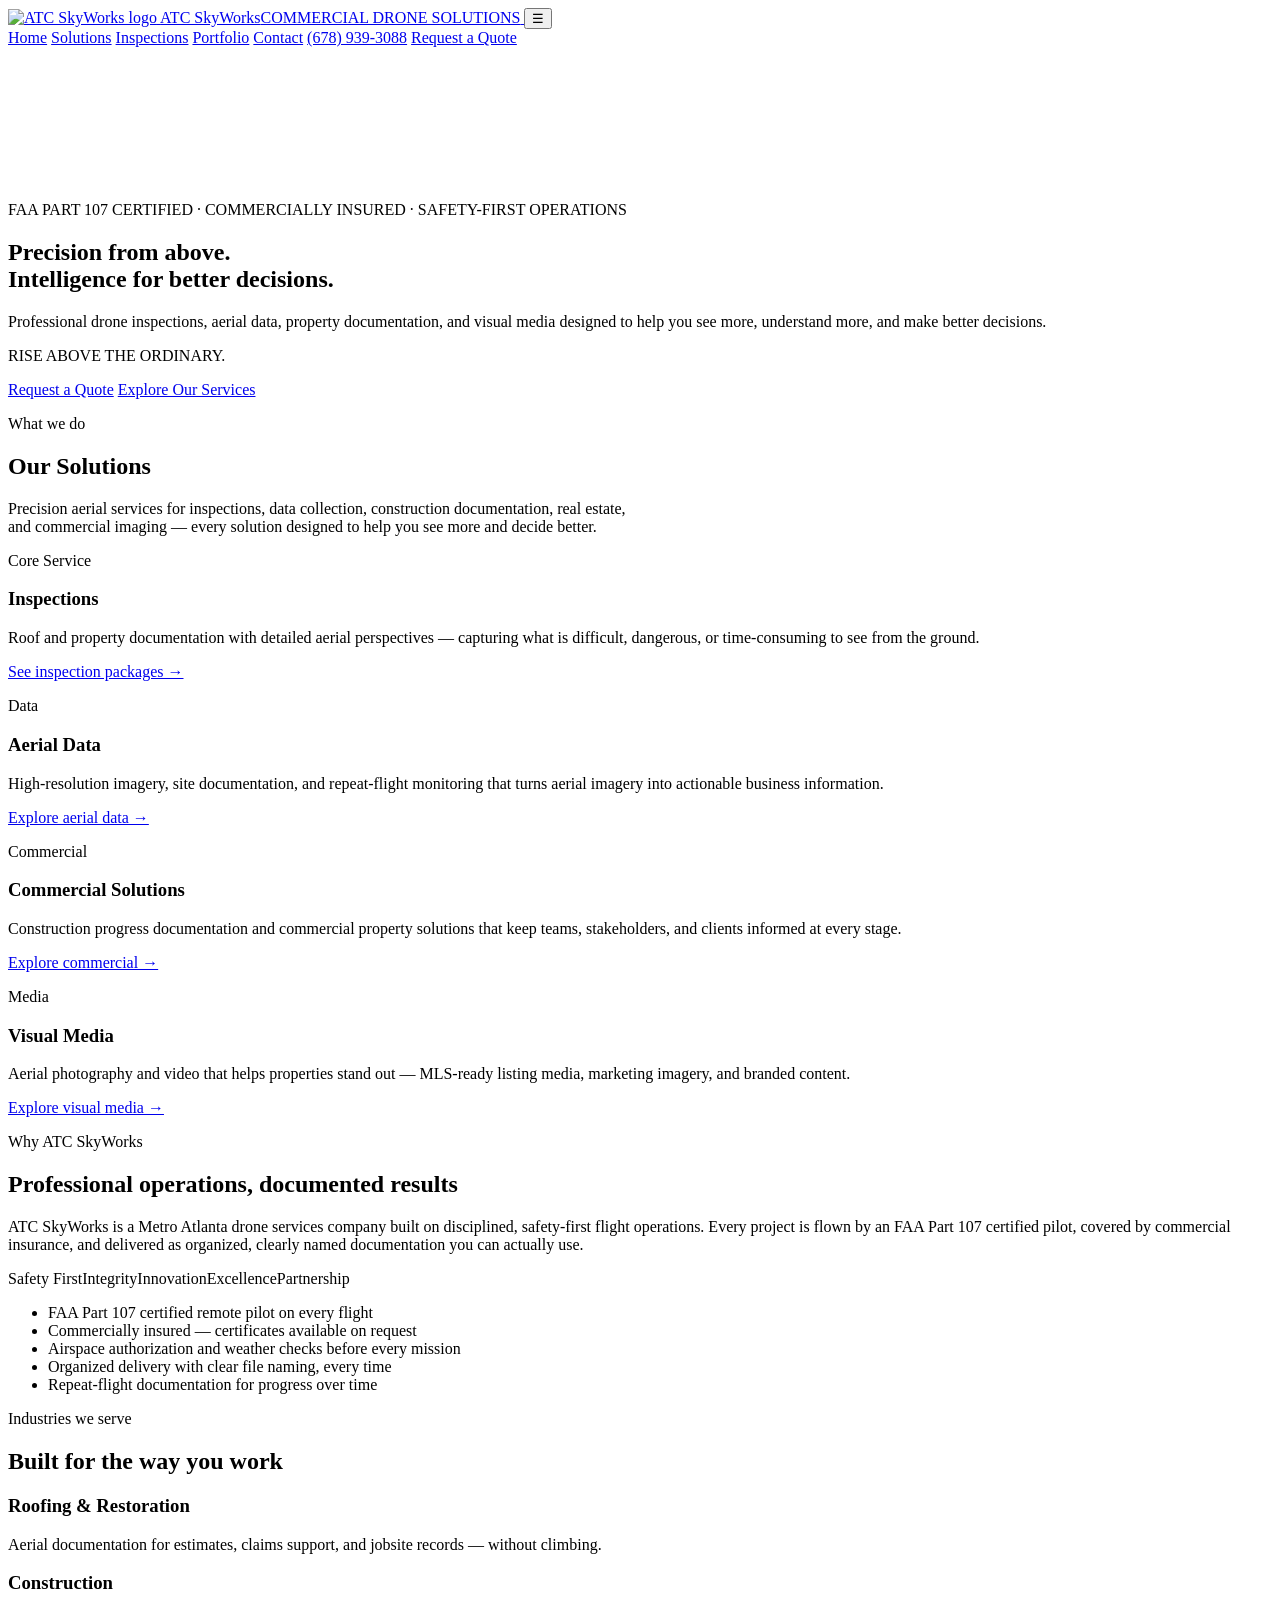
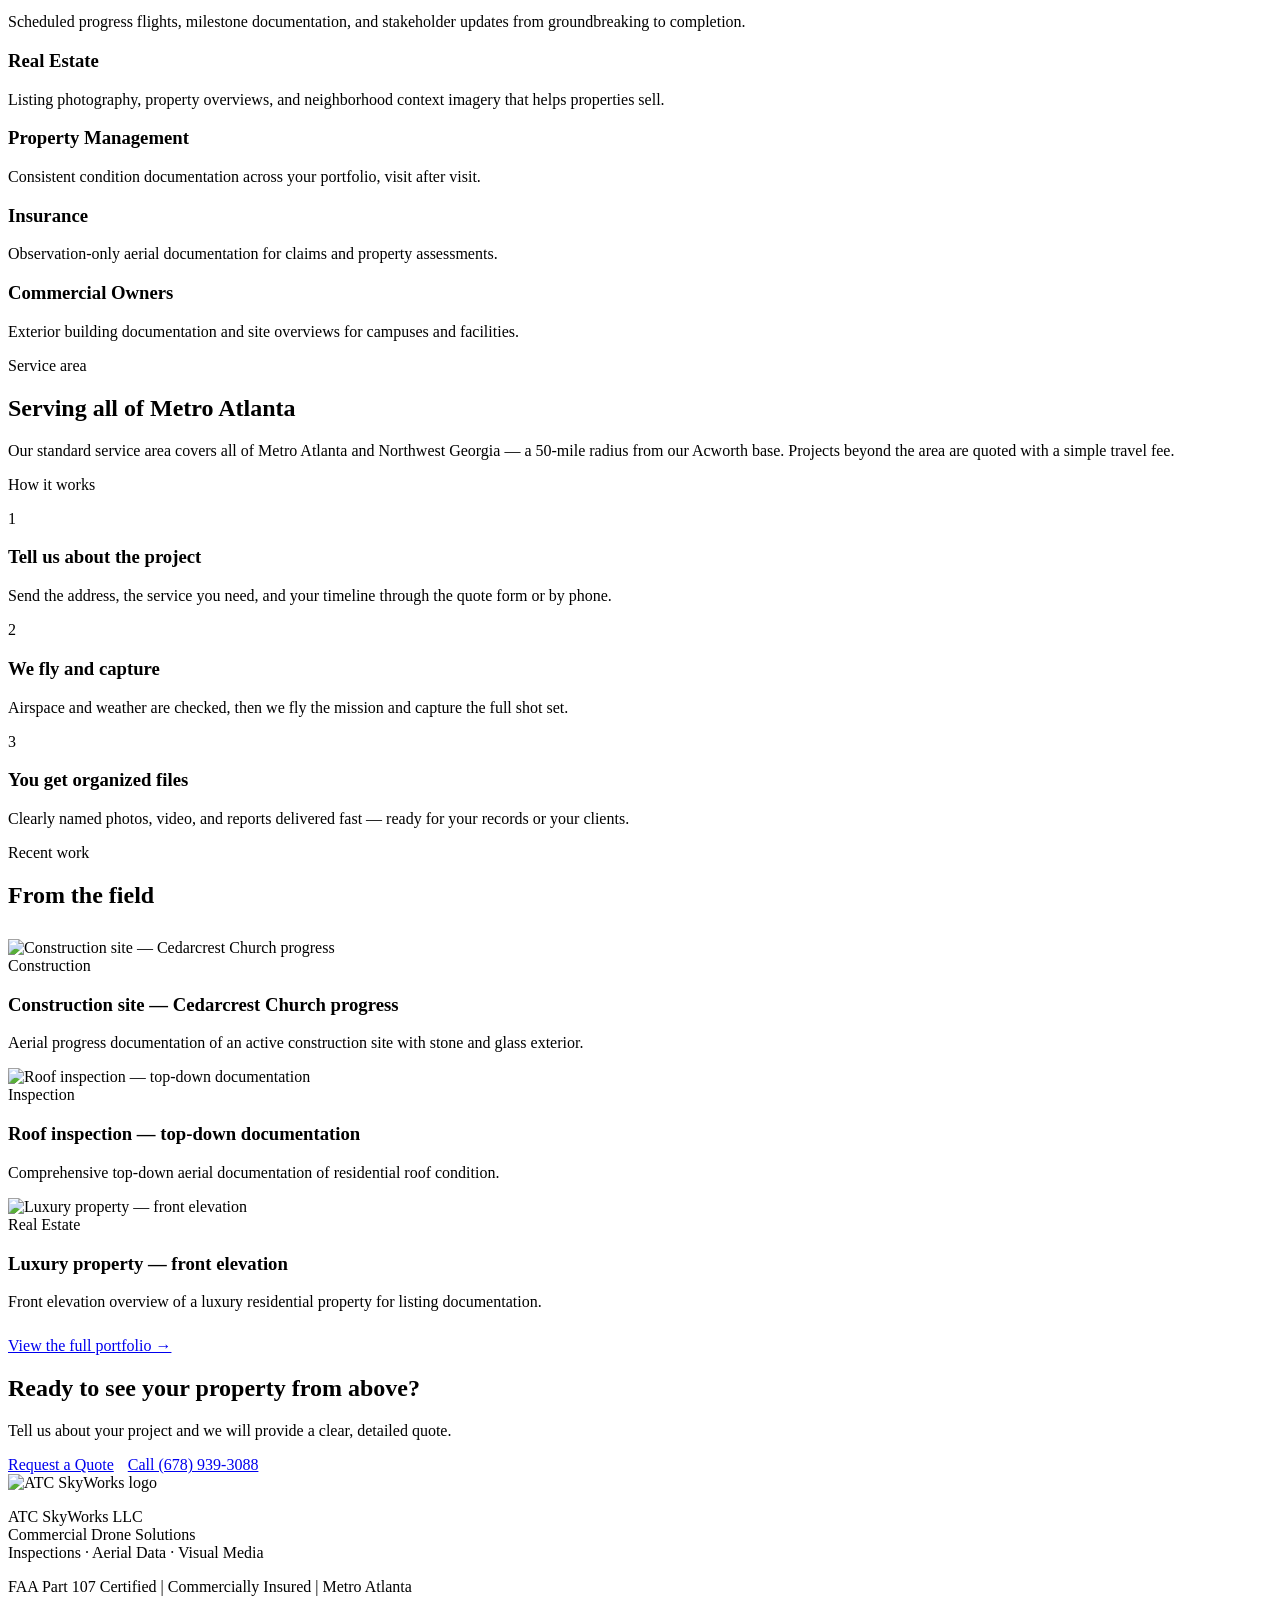
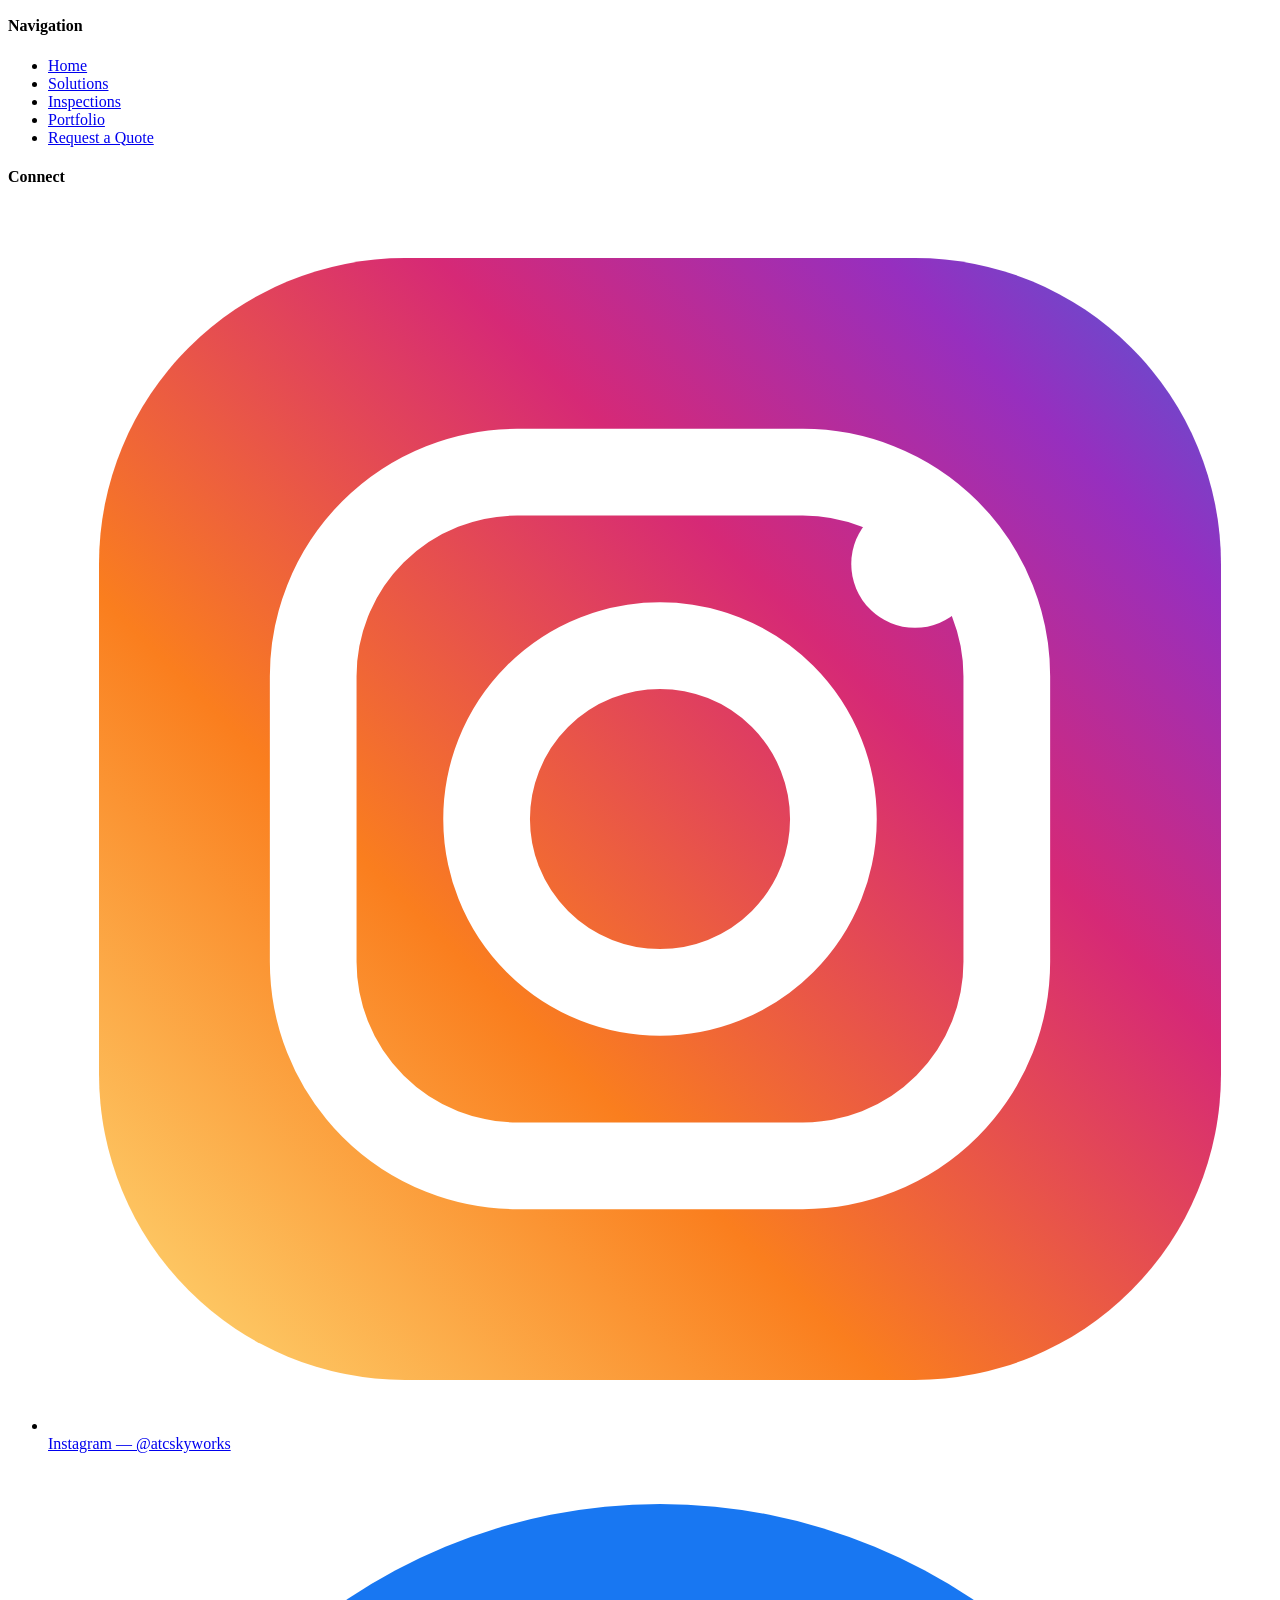
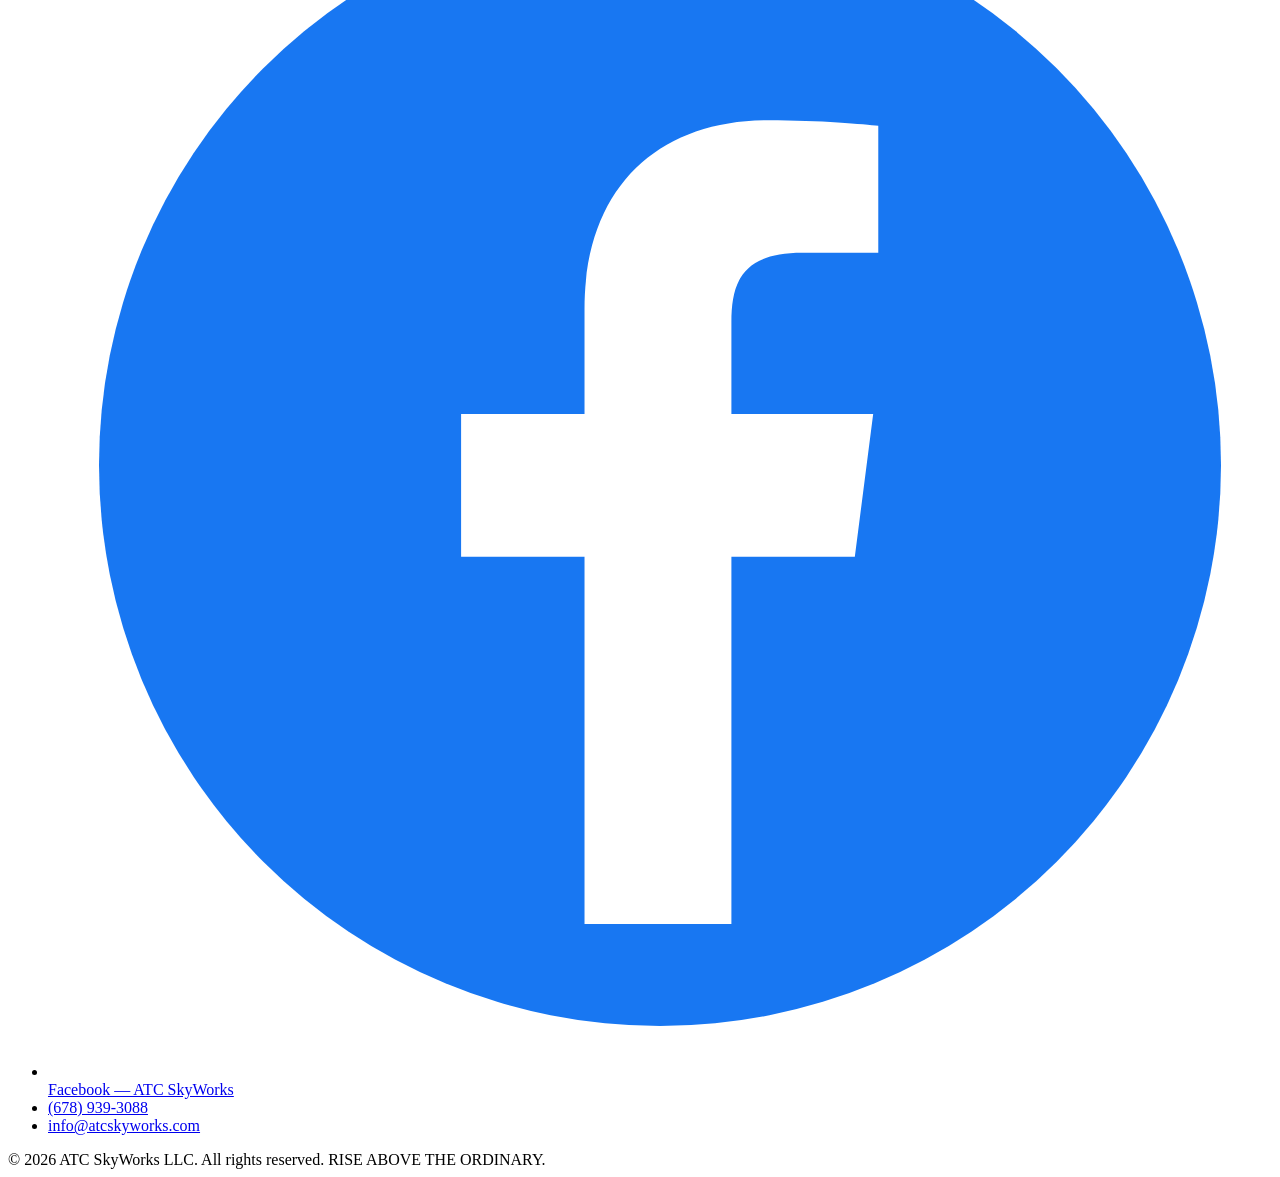
==== index.html @ b6ee2315 "Add files via upload" ====
<!DOCTYPE html>
<html lang="en">
<head>
<meta charset="UTF-8">
<meta name="viewport" content="width=device-width, initial-scale=1.0">
<title>ATC SkyWorks | Commercial Drone Solutions · Georgia</title>
<meta name="description" content="ATC SkyWorks LLC — professional drone inspections, aerial data, property documentation, and visual media across Metro Atlanta. FAA Part 107 certified and commercially insured.">
<link rel="icon" href="assets/logo/atc-logo.png">
<link rel="stylesheet" href="assets/css/styles.css">
</head>
<body>

<header class="site-header">
  <div class="wrap header-in">
    <a class="brand" href="index.html" aria-label="ATC SkyWorks home">
      <img src="assets/logo/atc-logo.png" alt="ATC SkyWorks logo">
      <span class="brand-name">ATC SkyWorks<span class="brand-sub">COMMERCIAL DRONE SOLUTIONS</span></span>
    </a>
    <button class="nav-toggle" aria-label="Open menu" aria-expanded="false">☰</button>
    <nav class="main-nav" aria-label="Main">
      <a href="index.html" aria-current="page">Home</a>
      <a href="services.html">Solutions</a>
      <a href="inspections.html">Inspections</a>
      <a href="portfolio.html">Portfolio</a>
      <a href="contact.html">Contact</a>
      <a class="header-phone" href="tel:+16789393088">(678) 939-3088</a>
      <a class="btn" href="contact.html">Request a Quote</a>
    </nav>
  </div>
</header>

<section class="hero">
  <!-- Stage 2: src is Myron's own flight footage (Cumming / Henry County Square). Poster = frame from the same clip. -->
  <video class="hero-video" autoplay muted loop playsinline poster="assets/img/hero-poster.jpg">
    <source src="assets/video/hero.mp4" type="video/mp4">
  </video>
  <div class="hero-shade"></div>
  <div class="wrap hero-in">
    <span class="badge"><span class="dot"></span>FAA PART 107 CERTIFIED · COMMERCIALLY INSURED · SAFETY-FIRST OPERATIONS</span>
    <h1>Precision from above.<br><span class="mask-word">Intelligence</span> for better decisions.</h1>
    <p class="lede">Professional drone inspections, aerial data, property documentation, and visual media designed to help you see more, understand more, and make better decisions.</p>
    <p class="tagline">RISE ABOVE THE ORDINARY.</p>
    <div class="hero-cta">
      <a class="btn" href="contact.html">Request a Quote</a>
      <a class="btn ghost" href="services.html">Explore Our Services</a>
    </div>
  </div>
</section>

<section class="section">
  <div class="wrap">
    <p class="eyebrow">What we do</p>
    <h2>Our Solutions</h2>
    <p class="muted" style="max-width:640px">Precision aerial services for inspections, data collection, construction documentation, real estate, and commercial imaging — every solution designed to help you see more and decide better.</p>
    <div class="cards">
      <article class="card">
        <p class="kicker">Core Service</p>
        <h3>Inspections</h3>
        <p>Roof and property documentation with detailed aerial perspectives — capturing what is difficult, dangerous, or time-consuming to see from the ground.</p>
        <p style="margin-top:14px"><a href="inspections.html">See inspection packages →</a></p>
      </article>
      <article class="card">
        <p class="kicker">Data</p>
        <h3>Aerial Data</h3>
        <p>High-resolution imagery, site documentation, and repeat-flight monitoring that turns aerial imagery into actionable business information.</p>
        <p style="margin-top:14px"><a href="services.html#aerial-data">Explore aerial data →</a></p>
      </article>
      <article class="card">
        <p class="kicker">Commercial</p>
        <h3>Commercial Solutions</h3>
        <p>Construction progress documentation and commercial property solutions that keep teams, stakeholders, and clients informed at every stage.</p>
        <p style="margin-top:14px"><a href="services.html#construction">Explore commercial →</a></p>
      </article>
      <article class="card">
        <p class="kicker">Media</p>
        <h3>Visual Media</h3>
        <p>Aerial photography and video that helps properties stand out — MLS-ready listing media, marketing imagery, and branded content.</p>
        <p style="margin-top:14px"><a href="services.html#visual-media">Explore visual media →</a></p>
      </article>
    </div>
  </div>
</section>

<section class="section alt">
  <div class="wrap split">
    <div>
      <p class="eyebrow">Why ATC SkyWorks</p>
      <h2>Professional operations, documented results</h2>
      <p class="muted">ATC SkyWorks is a Metro Atlanta drone services company built on disciplined, safety-first flight operations. Every project is flown by an FAA Part 107 certified pilot, covered by commercial insurance, and delivered as organized, clearly named documentation you can actually use.</p>
      <div class="values">
        <span>Safety First</span><span>Integrity</span><span>Innovation</span><span>Excellence</span><span>Partnership</span>
      </div>
    </div>
    <div>
      <ul class="checklist">
        <li>FAA Part 107 certified remote pilot on every flight</li>
        <li>Commercially insured — certificates available on request</li>
        <li>Airspace authorization and weather checks before every mission</li>
        <li>Organized delivery with clear file naming, every time</li>
        <li>Repeat-flight documentation for progress over time</li>
      </ul>
    </div>
  </div>
</section>

<section class="section">
  <div class="wrap">
    <p class="eyebrow">Industries we serve</p>
    <h2>Built for the way you work</h2>
    <div class="cards">
      <article class="card"><h3>Roofing &amp; Restoration</h3><p>Aerial documentation for estimates, claims support, and jobsite records — without climbing.</p></article>
      <article class="card"><h3>Construction</h3><p>Scheduled progress flights, milestone documentation, and stakeholder updates from groundbreaking to completion.</p></article>
      <article class="card"><h3>Real Estate</h3><p>Listing photography, property overviews, and neighborhood context imagery that helps properties sell.</p></article>
      <article class="card"><h3>Property Management</h3><p>Consistent condition documentation across your portfolio, visit after visit.</p></article>
      <article class="card"><h3>Insurance</h3><p>Observation-only aerial documentation for claims and property assessments.</p></article>
      <article class="card"><h3>Commercial Owners</h3><p>Exterior building documentation and site overviews for campuses and facilities.</p></article>
    </div>
  </div>
</section>

<section class="section alt">
  <div class="wrap split">
    <div>
      <p class="eyebrow">Service area</p>
      <h2>Serving all of Metro Atlanta</h2>
      <p class="muted">Our standard service area covers all of Metro Atlanta and Northwest Georgia — a 50-mile radius from our Acworth base. Projects beyond the area are quoted with a simple travel fee.</p>
    </div>
    <div>
      <p class="eyebrow">How it works</p>
      <div class="steps" style="margin-top:0">
        <div class="step"><div class="num">1</div><h3>Tell us about the project</h3><p class="muted">Send the address, the service you need, and your timeline through the quote form or by phone.</p></div>
        <div class="step"><div class="num">2</div><h3>We fly and capture</h3><p class="muted">Airspace and weather are checked, then we fly the mission and capture the full shot set.</p></div>
        <div class="step"><div class="num">3</div><h3>You get organized files</h3><p class="muted">Clearly named photos, video, and reports delivered fast — ready for your records or your clients.</p></div>
      </div>
    </div>
  </div>
</section>

<section class="section">
  <div class="wrap">
    <p class="eyebrow">Recent work</p>
    <h2>From the field</h2>
    <div class="pf-grid" style="margin-top:30px">
      <article class="pf-item">
        <div class="pf-media"><img class="photo" src="assets/img/portfolio-05.jpg" alt="Construction site — Cedarcrest Church progress" loading="lazy"></div>
        <div class="pf-body"><span class="cat">Construction</span><h3>Construction site — Cedarcrest Church progress</h3><p>Aerial progress documentation of an active construction site with stone and glass exterior.</p></div>
      </article>
      <article class="pf-item">
        <div class="pf-media"><img class="photo" src="assets/img/portfolio-01.jpg" alt="Roof inspection — top-down documentation" loading="lazy"></div>
        <div class="pf-body"><span class="cat">Inspection</span><h3>Roof inspection — top-down documentation</h3><p>Comprehensive top-down aerial documentation of residential roof condition.</p></div>
      </article>
      <article class="pf-item">
        <div class="pf-media"><img class="photo" src="assets/img/portfolio-07.jpg" alt="Luxury property — front elevation" loading="lazy"></div>
        <div class="pf-body"><span class="cat">Real Estate</span><h3>Luxury property — front elevation</h3><p>Front elevation overview of a luxury residential property for listing documentation.</p></div>
      </article>
    </div>
    <p style="margin-top:26px"><a href="portfolio.html">View the full portfolio →</a></p>
  </div>
</section>

<section class="cta-band">
  <div class="wrap">
    <h2>Ready to see your property from above?</h2>
    <p>Tell us about your project and we will provide a clear, detailed quote.</p>
    <a class="btn" href="contact.html">Request a Quote</a>
    <a class="btn ghost" href="tel:+16789393088" style="margin-left:10px">Call (678) 939-3088</a>
  </div>
</section>

<footer class="site-footer">
  <div class="wrap">
    <div class="footer-grid">
      <div>
        <img src="assets/logo/atc-logo.png" alt="ATC SkyWorks logo">
        <p class="muted" style="max-width:340px">ATC SkyWorks LLC<br>Commercial Drone Solutions<br>Inspections · Aerial Data · Visual Media</p>
        <p class="muted">FAA Part 107 Certified | Commercially Insured | Metro Atlanta</p>
      </div>
      <div>
        <h4>Navigation</h4>
        <ul>
          <li><a href="index.html">Home</a></li>
          <li><a href="services.html">Solutions</a></li>
          <li><a href="inspections.html">Inspections</a></li>
          <li><a href="portfolio.html">Portfolio</a></li>
          <li><a href="contact.html">Request a Quote</a></li>
        </ul>
      </div>
      <div>
        <h4>Connect</h4>
        <ul>
          <li><a class="social-link" href="https://www.instagram.com/atcskyworks" target="_blank" rel="noopener" aria-label="ATC SkyWorks on Instagram"><svg class="social-icon" viewBox="0 0 24 24" aria-hidden="true" focusable="false"><defs><linearGradient id="ig-grad" x1="0%" y1="100%" x2="100%" y2="0%"><stop offset="0%" stop-color="#FEDA75"/><stop offset="35%" stop-color="#FA7E1E"/><stop offset="65%" stop-color="#D62976"/><stop offset="85%" stop-color="#962FBF"/><stop offset="100%" stop-color="#4F5BD5"/></linearGradient></defs><rect x="1" y="1" width="22" height="22" rx="6" fill="url(#ig-grad)"/><rect x="5.2" y="5.2" width="13.6" height="13.6" rx="4" fill="none" stroke="#fff" stroke-width="1.7"/><circle cx="12" cy="12" r="3.4" fill="none" stroke="#fff" stroke-width="1.7"/><circle cx="17" cy="7" r="1.25" fill="#fff"/></svg><span>Instagram — @atcskyworks</span></a></li>
          <li><a class="social-link" href="https://www.facebook.com/atcskyworks" target="_blank" rel="noopener" aria-label="ATC SkyWorks on Facebook"><svg class="social-icon" viewBox="0 0 24 24" aria-hidden="true" focusable="false"><circle cx="12" cy="12" r="11" fill="#1877F2"/><path fill="#fff" d="M13.4 21v-7.2h2.42l.36-2.8H13.4V9.2c0-.81.23-1.36 1.39-1.36h1.49V5.35c-.26-.03-1.14-.11-2.16-.11-2.14 0-3.6 1.3-3.6 3.7V11H8.1v2.8h2.42V21h2.88z"/></svg><span>Facebook — ATC SkyWorks</span></a></li>
          <li><a href="tel:+16789393088">(678) 939-3088</a></li>
          <li><a href="mailto:info@atcskyworks.com">info@atcskyworks.com</a></li>
        </ul>
      </div>
    </div>
    <div class="footer-base">
      <span>© <span id="year">2026</span> ATC SkyWorks LLC. All rights reserved.</span>
      <span class="footer-tag">RISE ABOVE THE ORDINARY.</span>
    </div>
  </div>
</footer>

<script src="assets/js/main.js"></script>
</body>
</html>
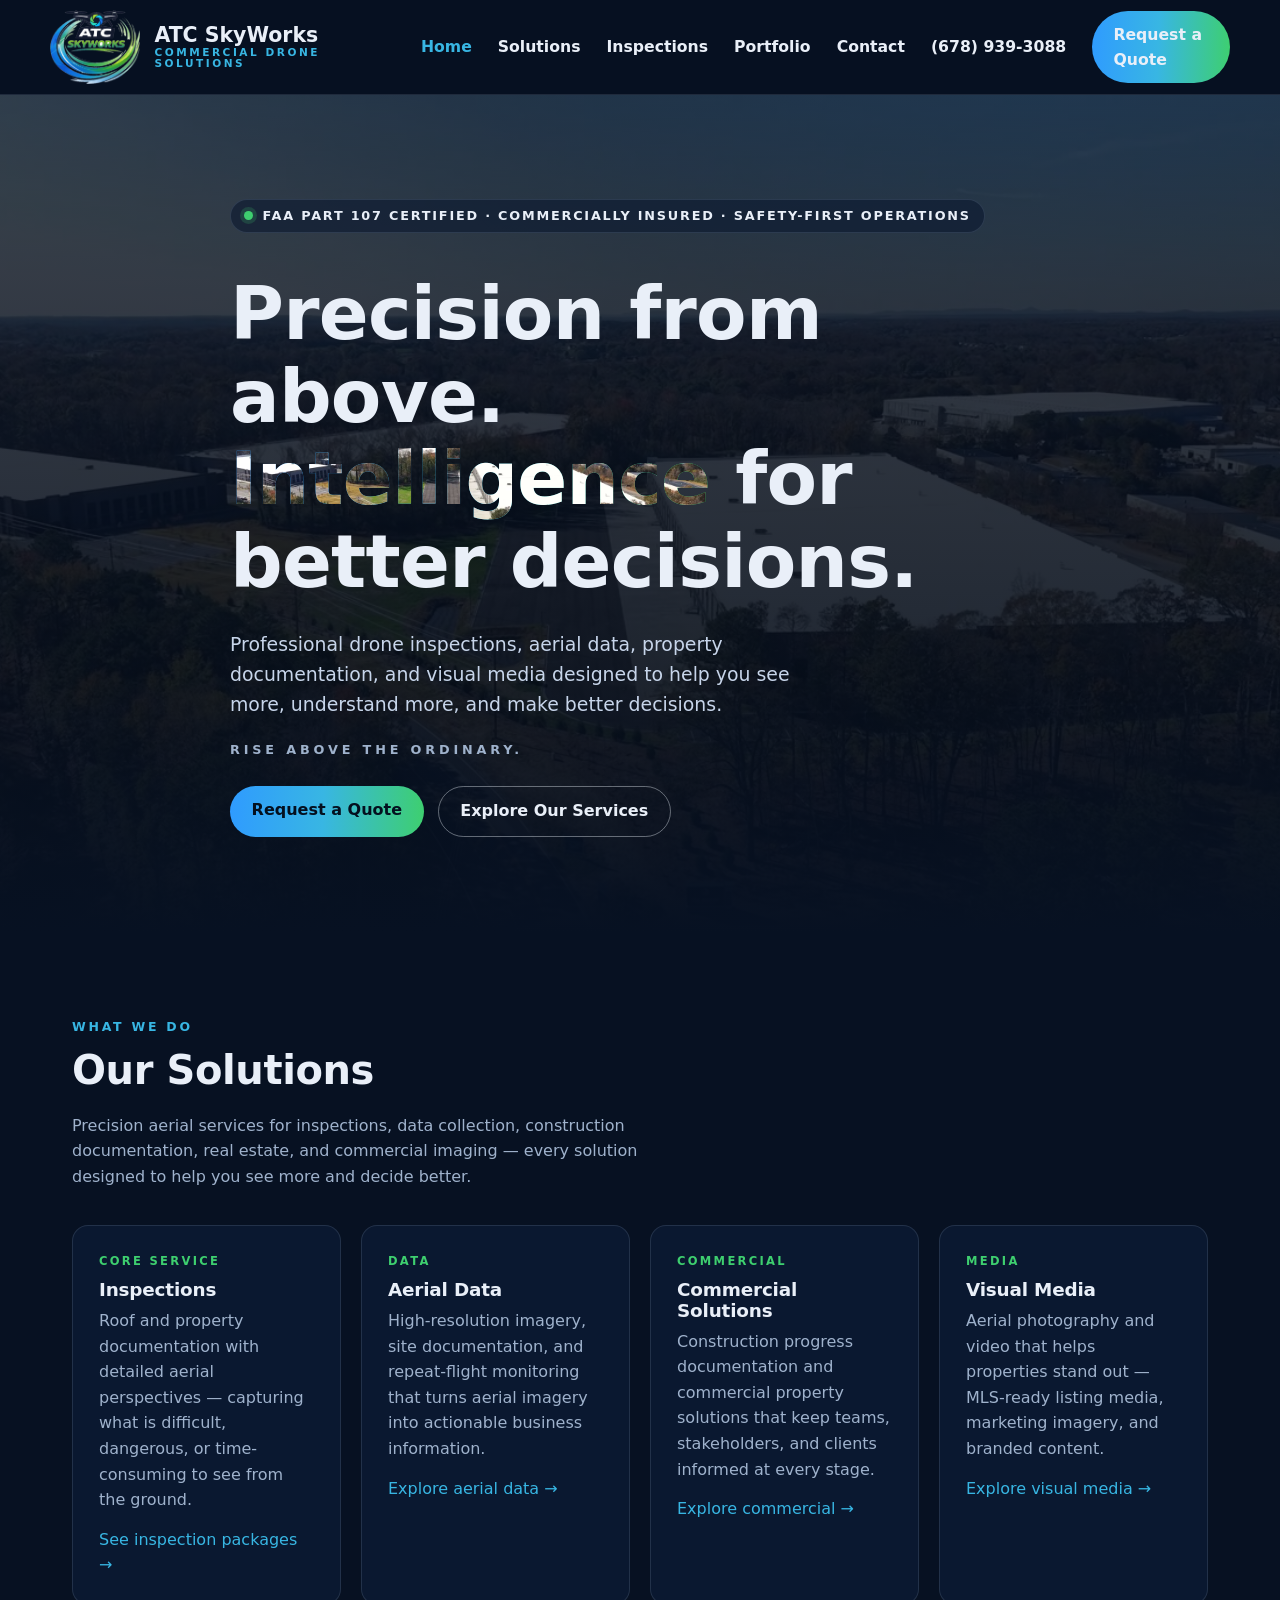
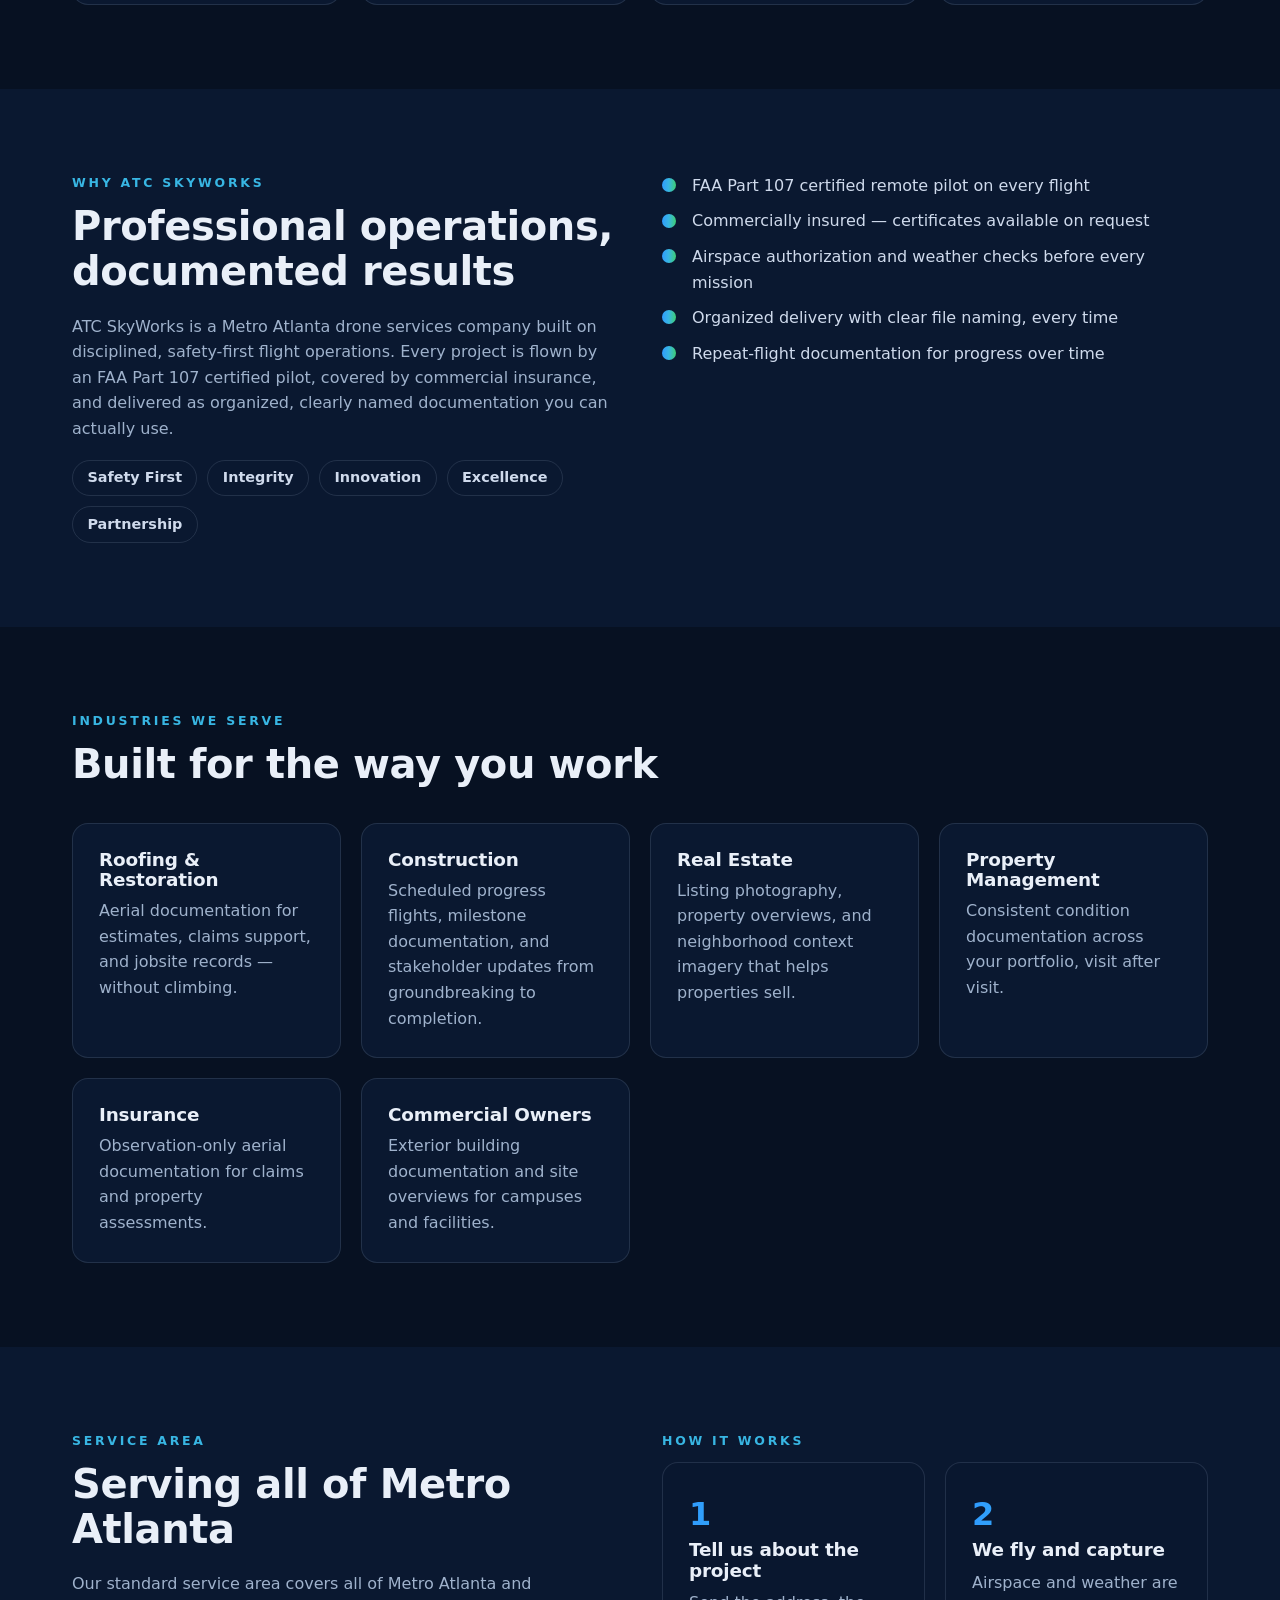
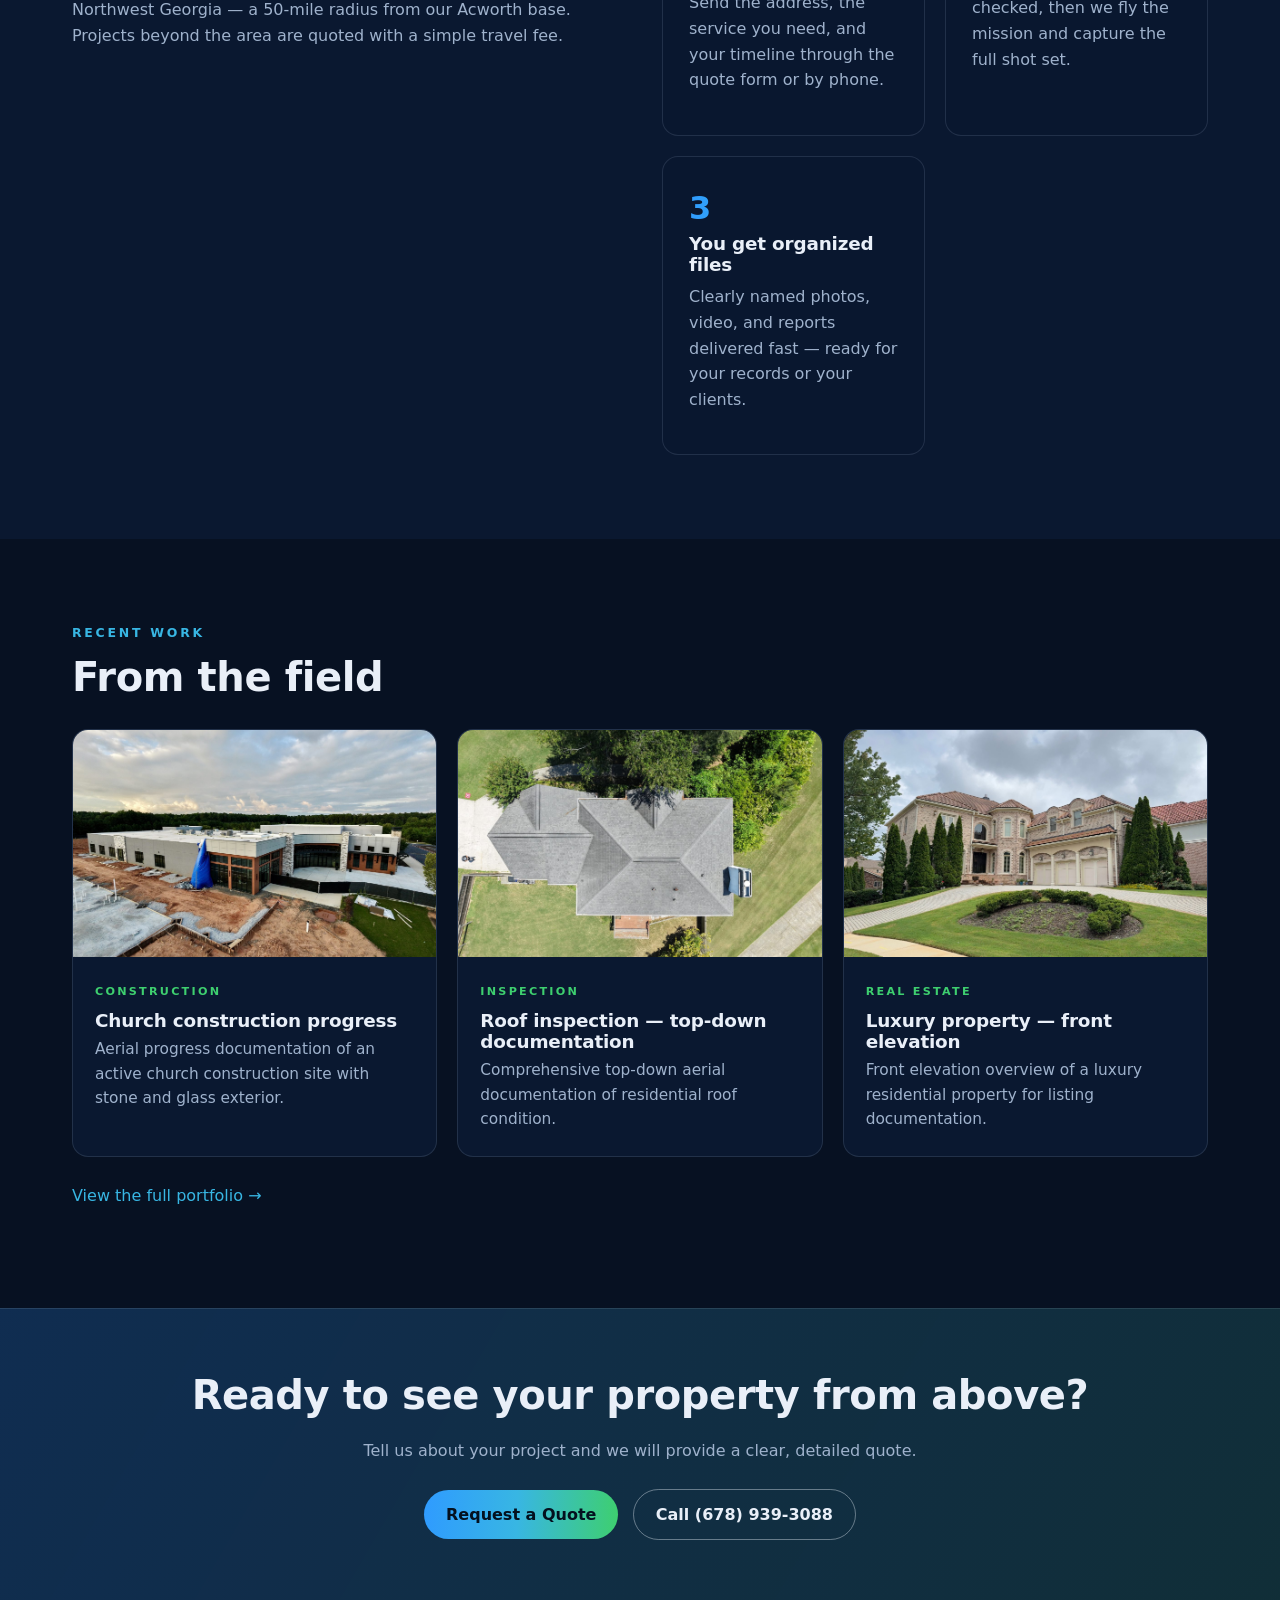
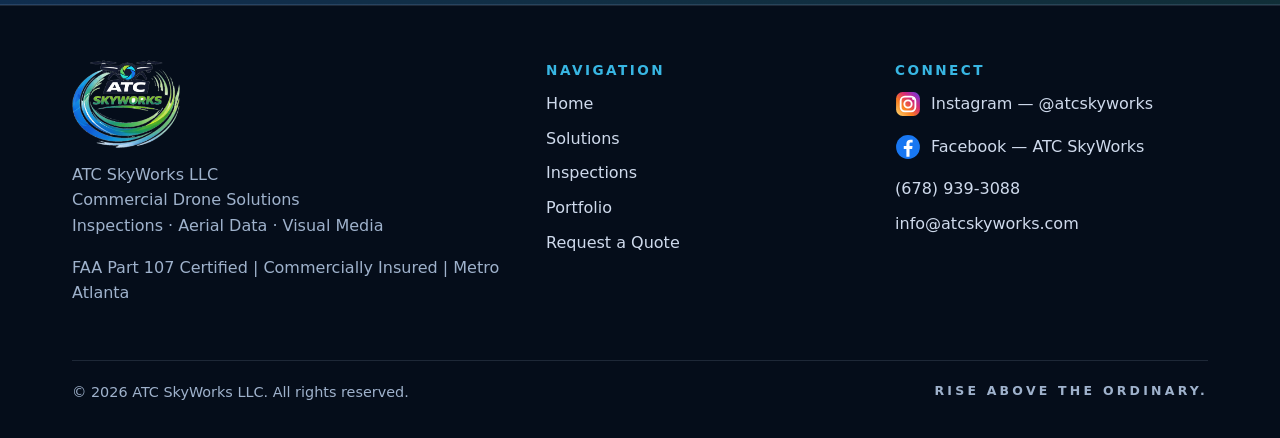
==== commit 714e3404: "Add files via upload" ====
--- a/index.html
+++ b/index.html
@@ -142,8 +142,8 @@
     <h2>From the field</h2>
     <div class="pf-grid" style="margin-top:30px">
       <article class="pf-item">
-        <div class="pf-media"><img class="photo" src="assets/img/portfolio-05.jpg" alt="Construction site — Cedarcrest Church progress" loading="lazy"></div>
-        <div class="pf-body"><span class="cat">Construction</span><h3>Construction site — Cedarcrest Church progress</h3><p>Aerial progress documentation of an active construction site with stone and glass exterior.</p></div>
+        <div class="pf-media"><img class="photo" src="assets/img/portfolio-05.jpg" alt="Church construction progress" loading="lazy"></div>
+        <div class="pf-body"><span class="cat">Construction</span><h3>Church construction progress</h3><p>Aerial progress documentation of an active church construction site with stone and glass exterior.</p></div>
       </article>
       <article class="pf-item">
         <div class="pf-media"><img class="photo" src="assets/img/portfolio-01.jpg" alt="Roof inspection — top-down documentation" loading="lazy"></div>
--- a/assets/css/styles.css
+++ b/assets/css/styles.css
@@ -0,0 +1,171 @@
+/* ATC SkyWorks — site styles
+   Palette drawn from the ATC logo: deep navy, sky blue, signal green. */
+:root{
+  --navy-950:#050d1a;
+  --navy-900:#071122;
+  --navy-800:#0a1830;
+  --navy-700:#10233f;
+  --line:rgba(159,178,204,.16);
+  --text:#e9eff8;
+  --muted:#9fb2cc;
+  --blue:#2f9bff;
+  --cyan:#38b6e3;
+  --green:#3ecf6f;
+  --grad:linear-gradient(92deg,var(--blue),var(--cyan) 48%,var(--green));
+  --radius:16px;
+  --max:1180px;
+  --font:"Avenir Next","Segoe UI",system-ui,-apple-system,Roboto,"Helvetica Neue",Arial,sans-serif;
+}
+*{box-sizing:border-box}
+html{scroll-behavior:smooth}
+body{margin:0;font-family:var(--font);background:var(--navy-900);color:var(--text);line-height:1.6;-webkit-font-smoothing:antialiased}
+img{max-width:100%;display:block}
+a{color:var(--cyan);text-decoration:none}
+a:hover{text-decoration:underline}
+.wrap{max-width:var(--max);margin:0 auto;padding:0 22px}
+h1,h2,h3{line-height:1.12;margin:0 0 .5em;font-weight:800;letter-spacing:-.01em}
+h2{font-size:clamp(1.7rem,3.4vw,2.5rem)}
+h3{font-size:1.15rem}
+p{margin:0 0 1em}
+.muted{color:var(--muted)}
+.eyebrow{text-transform:uppercase;letter-spacing:.22em;font-size:.78rem;font-weight:700;color:var(--cyan);margin-bottom:.9em}
+.grad-text{background:var(--grad);-webkit-background-clip:text;background-clip:text;color:transparent}
+
+/* ---------- header ---------- */
+.site-header{position:sticky;top:0;z-index:50;background:rgba(7,17,34,.88);backdrop-filter:blur(10px);border-bottom:1px solid var(--line)}
+.header-in{display:flex;align-items:center;gap:26px;padding:10px 0}
+.brand{display:flex;align-items:center;gap:14px;text-decoration:none}
+.brand:hover{text-decoration:none}
+.brand img{height:74px;width:auto} /* logo, deliberately large */
+.brand-name{font-weight:800;font-size:1.28rem;color:var(--text);line-height:1.05}
+.brand-sub{display:block;font-size:.66rem;letter-spacing:.24em;color:var(--cyan);font-weight:700}
+.main-nav{margin-left:auto;display:flex;gap:26px;align-items:center}
+.main-nav a{color:var(--text);font-weight:600;font-size:.98rem}
+.main-nav a[aria-current="page"]{color:var(--cyan)}
+.header-phone{font-weight:700;color:var(--text);white-space:nowrap}
+.btn{display:inline-block;background:var(--grad);color:#04101f;font-weight:800;padding:.72em 1.35em;border-radius:999px;border:0;cursor:pointer;font-size:1rem}
+.btn:hover{text-decoration:none;filter:brightness(1.07)}
+.btn.ghost{background:transparent;color:var(--text);border:1px solid rgba(233,239,248,.4)}
+.nav-toggle{display:none;margin-left:auto;background:none;border:1px solid var(--line);border-radius:10px;color:var(--text);padding:8px 12px;font-size:1.05rem;cursor:pointer}
+@media (max-width:900px){
+  .brand img{height:58px}
+  .header-phone{display:none}
+  .nav-toggle{display:block}
+  .main-nav{display:none;position:absolute;left:0;right:0;top:100%;flex-direction:column;align-items:flex-start;gap:0;background:var(--navy-800);border-bottom:1px solid var(--line);padding:10px 22px 18px}
+  .main-nav.open{display:flex}
+  .main-nav a{padding:10px 0;width:100%}
+}
+
+/* ---------- hero ---------- */
+.hero{position:relative;overflow:hidden;background:
+  radial-gradient(1100px 520px at 85% -10%,rgba(47,155,255,.25),transparent 60%),
+  radial-gradient(900px 500px at 8% 110%,rgba(62,207,111,.14),transparent 55%),
+  var(--navy-950)}
+.hero-video{position:absolute;inset:0;width:100%;height:100%;object-fit:cover;opacity:.5}
+.hero-shade{position:absolute;inset:0;background:linear-gradient(180deg,rgba(5,13,26,.55),rgba(5,13,26,.78) 70%,var(--navy-900))}
+.hero-in{position:relative;padding:104px 0 96px;max-width:820px}
+.badge{display:inline-flex;align-items:center;gap:9px;border:1px solid var(--line);background:rgba(10,24,48,.6);border-radius:999px;padding:.45em 1.05em;font-size:.8rem;letter-spacing:.14em;font-weight:700;color:var(--text)}
+.badge .dot{width:9px;height:9px;border-radius:50%;background:var(--green);box-shadow:0 0 0 4px rgba(62,207,111,.18)}
+.hero h1{font-size:clamp(2.6rem,6.4vw,4.6rem);margin:.55em 0 .35em}
+/* Imagery inside the headline word — the "masked" treatment.
+   Uses the hero poster/frame as the fill; swaps to the real flight frame in stage 2. */
+.mask-word{background-image:url("../img/hero-poster.jpg"),var(--grad);background-size:cover;background-position:center;
+  -webkit-background-clip:text;background-clip:text;color:transparent;
+  animation:maskpan 26s ease-in-out infinite alternate}
+@keyframes maskpan{from{background-position:50% 38%}to{background-position:50% 62%}}
+.hero .lede{font-size:1.18rem;color:#c7d5ea;max-width:620px}
+.hero .tagline{letter-spacing:.3em;font-size:.8rem;color:var(--muted);font-weight:700;margin:1.6em 0 2em}
+.hero-cta{display:flex;gap:14px;flex-wrap:wrap}
+
+/* ---------- sections ---------- */
+.section{padding:84px 0}
+.section.alt{background:var(--navy-800)}
+.cards{display:grid;grid-template-columns:repeat(auto-fit,minmax(240px,1fr));gap:20px;margin-top:36px}
+.card{background:var(--navy-800);border:1px solid var(--line);border-radius:var(--radius);padding:26px}
+.section.alt .card{background:var(--navy-700)}
+.card h3{margin-bottom:.4em}
+.card p{color:var(--muted);margin:0}
+.card .kicker{font-size:.72rem;letter-spacing:.2em;text-transform:uppercase;color:var(--green);font-weight:800;margin-bottom:.8em}
+.split{display:grid;grid-template-columns:1fr 1fr;gap:44px;align-items:start}
+@media (max-width:860px){.split{grid-template-columns:1fr}}
+.checklist{list-style:none;padding:0;margin:0;display:grid;gap:10px}
+.checklist li{padding-left:30px;position:relative;color:#cfdaec}
+.checklist li::before{content:"";position:absolute;left:0;top:.32em;width:14px;height:14px;border-radius:50%;background:var(--grad)}
+.values{display:flex;flex-wrap:wrap;gap:10px;margin-top:18px}
+.values span{border:1px solid var(--line);border-radius:999px;padding:.4em 1em;font-weight:700;font-size:.9rem;color:#cfdaec}
+.steps{display:grid;grid-template-columns:repeat(auto-fit,minmax(230px,1fr));gap:20px;margin-top:36px}
+.step{border:1px solid var(--line);border-radius:var(--radius);padding:26px;background:rgba(10,24,48,.45)}
+.step .num{font-size:2rem;font-weight:800;background:var(--grad);-webkit-background-clip:text;background-clip:text;color:transparent}
+.cta-band{background:linear-gradient(120deg,rgba(47,155,255,.16),rgba(62,207,111,.12)),var(--navy-800);border-top:1px solid var(--line);border-bottom:1px solid var(--line);padding:64px 0;text-align:center}
+.cta-band p{color:var(--muted);max-width:560px;margin:0 auto 1.6em}
+
+/* ---------- page hero (interior pages) ---------- */
+.page-hero{padding:72px 0 54px;background:
+  radial-gradient(900px 420px at 85% -10%,rgba(47,155,255,.2),transparent 60%),var(--navy-950);border-bottom:1px solid var(--line)}
+.page-hero h1{font-size:clamp(2rem,4.6vw,3.2rem)}
+.page-hero .lede{color:#c7d5ea;font-size:1.12rem;max-width:680px}
+
+/* ---------- services ---------- */
+.svc{padding:56px 0;border-bottom:1px solid var(--line)}
+.svc:last-of-type{border-bottom:0}
+.apps{display:flex;flex-wrap:wrap;gap:9px;margin-top:14px}
+.apps span{background:rgba(56,182,227,.1);border:1px solid rgba(56,182,227,.25);color:#cfe6f5;border-radius:999px;padding:.32em .9em;font-size:.88rem;font-weight:600}
+.disclaimer{border:1px solid rgba(62,207,111,.35);background:rgba(62,207,111,.07);border-radius:var(--radius);padding:18px 22px;color:#cfe9d6;font-size:.95rem}
+
+/* ---------- packages ---------- */
+.pkg-grid{display:grid;grid-template-columns:repeat(auto-fit,minmax(260px,1fr));gap:20px;margin-top:36px}
+.pkg{background:var(--navy-800);border:1px solid var(--line);border-radius:var(--radius);padding:30px;display:flex;flex-direction:column}
+.pkg.popular{border-color:rgba(56,182,227,.55);box-shadow:0 12px 44px rgba(47,155,255,.14)}
+.pkg .flag{align-self:flex-start;font-size:.7rem;letter-spacing:.18em;font-weight:800;color:#04101f;background:var(--grad);border-radius:999px;padding:.35em .9em;margin-bottom:14px}
+.pkg .price{font-size:2.3rem;font-weight:800;margin:.1em 0 .3em}
+.pkg ul{list-style:none;padding:0;margin:0 0 22px;display:grid;gap:9px;color:#cfdaec}
+.pkg ul li{padding-left:24px;position:relative}
+.pkg ul li::before{content:"";position:absolute;left:0;top:.34em;width:12px;height:12px;border-radius:50%;background:var(--grad)}
+.pkg .btn{margin-top:auto;text-align:center}
+.addons{width:100%;border-collapse:collapse;margin-top:26px}
+.addons td{padding:13px 6px;border-bottom:1px solid var(--line);color:#cfdaec}
+.addons td:last-child{text-align:right;font-weight:800;color:var(--text);white-space:nowrap}
+
+/* ---------- portfolio ---------- */
+.filters{display:flex;flex-wrap:wrap;gap:10px;margin:30px 0 26px}
+.filters button{border:1px solid var(--line);background:transparent;color:var(--text);border-radius:999px;padding:.5em 1.15em;font-weight:700;cursor:pointer;font-size:.95rem}
+.filters button[aria-pressed="true"]{background:var(--grad);color:#04101f;border-color:transparent}
+.pf-grid{display:grid;grid-template-columns:repeat(auto-fill,minmax(300px,1fr));gap:20px}
+.pf-item{border:1px solid var(--line);border-radius:var(--radius);overflow:hidden;background:var(--navy-800)}
+.pf-media{aspect-ratio:16/10;background:
+  radial-gradient(600px 300px at 80% 0%,rgba(47,155,255,.28),transparent 60%),
+  radial-gradient(500px 260px at 10% 100%,rgba(62,207,111,.18),transparent 55%),var(--navy-700);
+  display:flex;align-items:center;justify-content:center}
+.pf-media img.photo{width:100%;height:100%;object-fit:cover}
+.pf-media .ph-logo{width:92px;opacity:.9}
+.pf-body{padding:20px 22px 24px}
+.pf-body .cat{font-size:.7rem;letter-spacing:.2em;text-transform:uppercase;color:var(--green);font-weight:800}
+.pf-body h3{margin:.45em 0 .3em}
+.pf-body p{color:var(--muted);margin:0;font-size:.96rem}
+
+/* ---------- contact ---------- */
+.form-grid{display:grid;grid-template-columns:1.35fr 1fr;gap:44px;align-items:start}
+@media (max-width:860px){.form-grid{grid-template-columns:1fr}}
+form{display:grid;gap:16px}
+label{font-weight:700;font-size:.94rem;display:grid;gap:7px}
+input,select,textarea{font:inherit;color:var(--text);background:var(--navy-800);border:1px solid var(--line);border-radius:11px;padding:.72em .9em;width:100%}
+textarea{min-height:130px;resize:vertical}
+input:focus,select:focus,textarea:focus{outline:2px solid var(--blue);outline-offset:1px}
+.contact-card{background:var(--navy-800);border:1px solid var(--line);border-radius:var(--radius);padding:26px}
+.contact-card p{color:var(--muted)}
+.contact-card strong{color:var(--text)}
+
+/* ---------- footer ---------- */
+.site-footer{border-top:1px solid var(--line);background:var(--navy-950);padding:54px 0 34px;margin-top:0}
+.footer-grid{display:grid;grid-template-columns:1.4fr 1fr 1fr;gap:36px}
+@media (max-width:860px){.footer-grid{grid-template-columns:1fr}}
+.site-footer img{height:88px;width:auto;margin-bottom:14px} /* footer logo, larger still */
+.site-footer h4{margin:0 0 .7em;font-size:.85rem;letter-spacing:.18em;text-transform:uppercase;color:var(--cyan)}
+.site-footer ul{list-style:none;padding:0;margin:0;display:grid;gap:9px}
+.site-footer a{color:#cfdaec}
+.footer-base{border-top:1px solid var(--line);margin-top:38px;padding-top:20px;display:flex;justify-content:space-between;gap:14px;flex-wrap:wrap;color:var(--muted);font-size:.9rem}
+.footer-tag{letter-spacing:.26em;font-weight:700;font-size:.78rem}
+
+.social-link{display:inline-flex;align-items:center;gap:10px}
+.social-link .social-icon{width:26px;height:26px;flex:none;display:block}
+.social-link:hover span{text-decoration:underline}
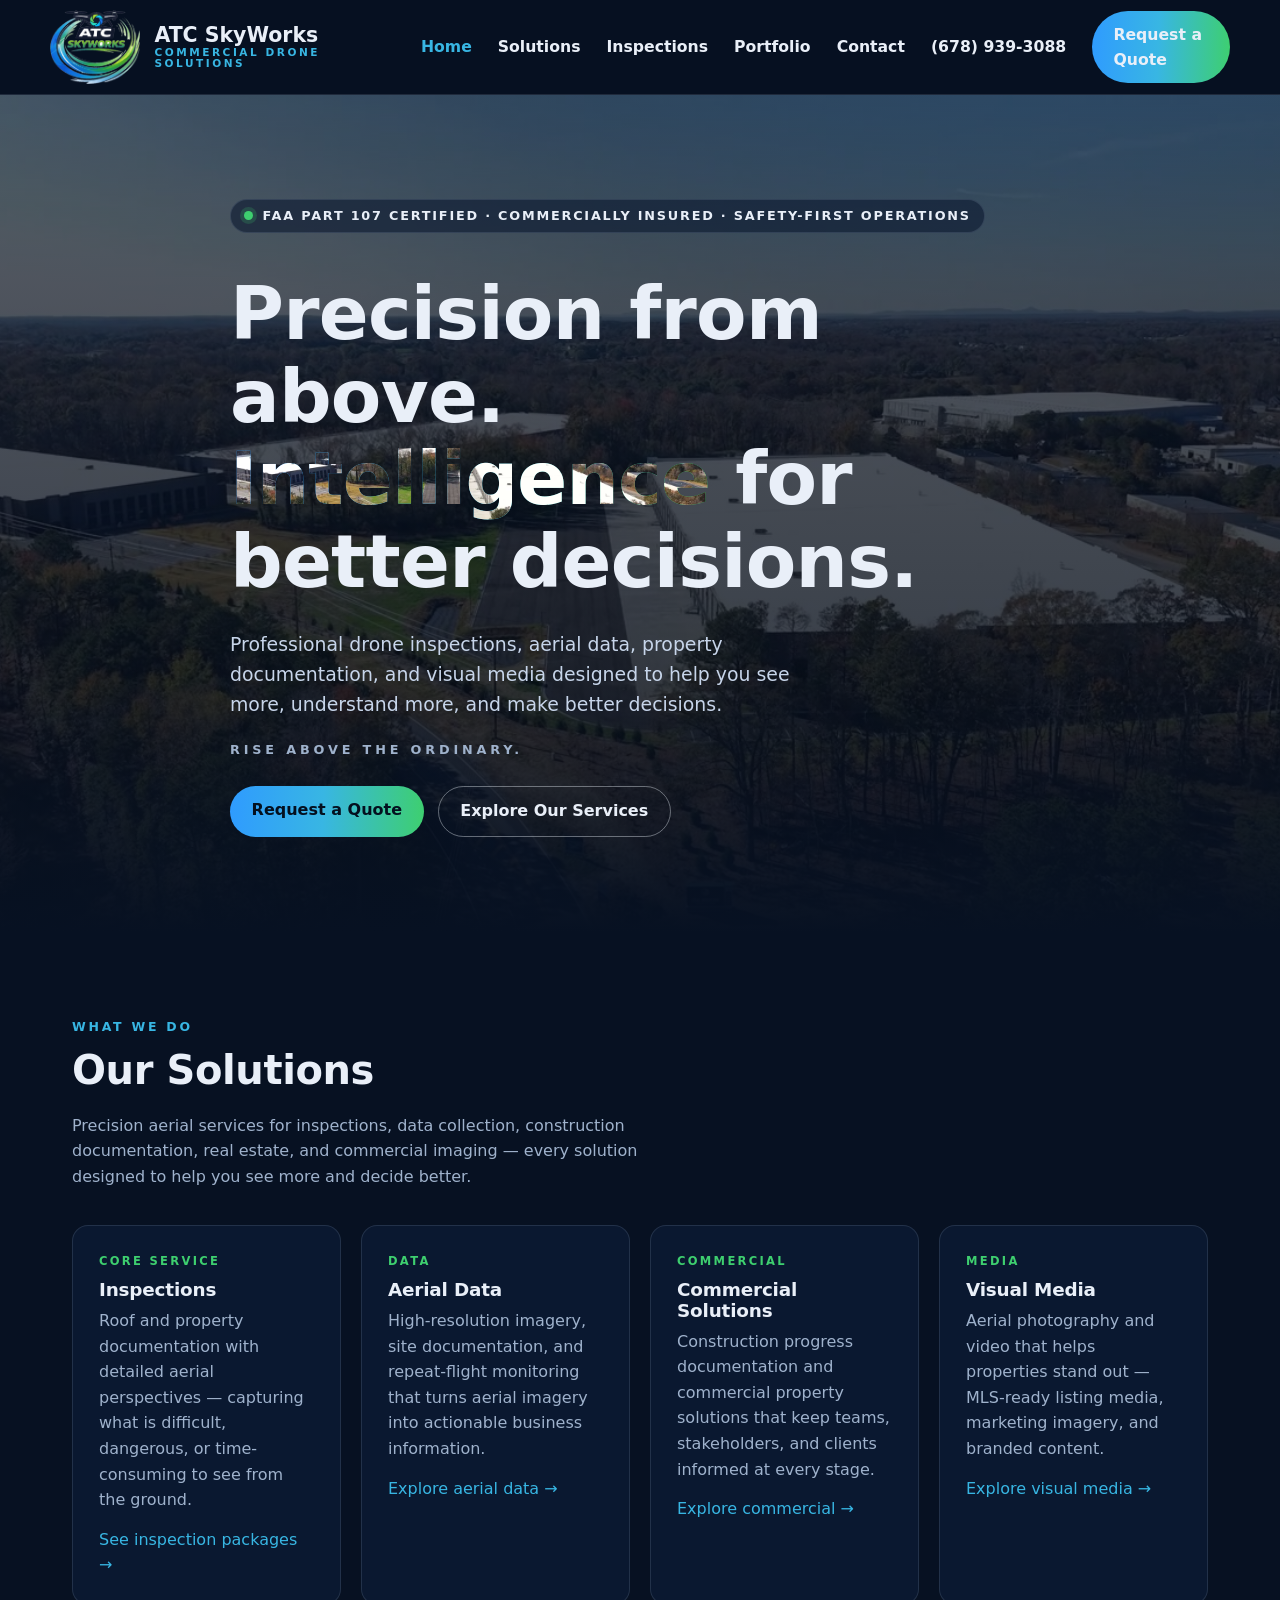
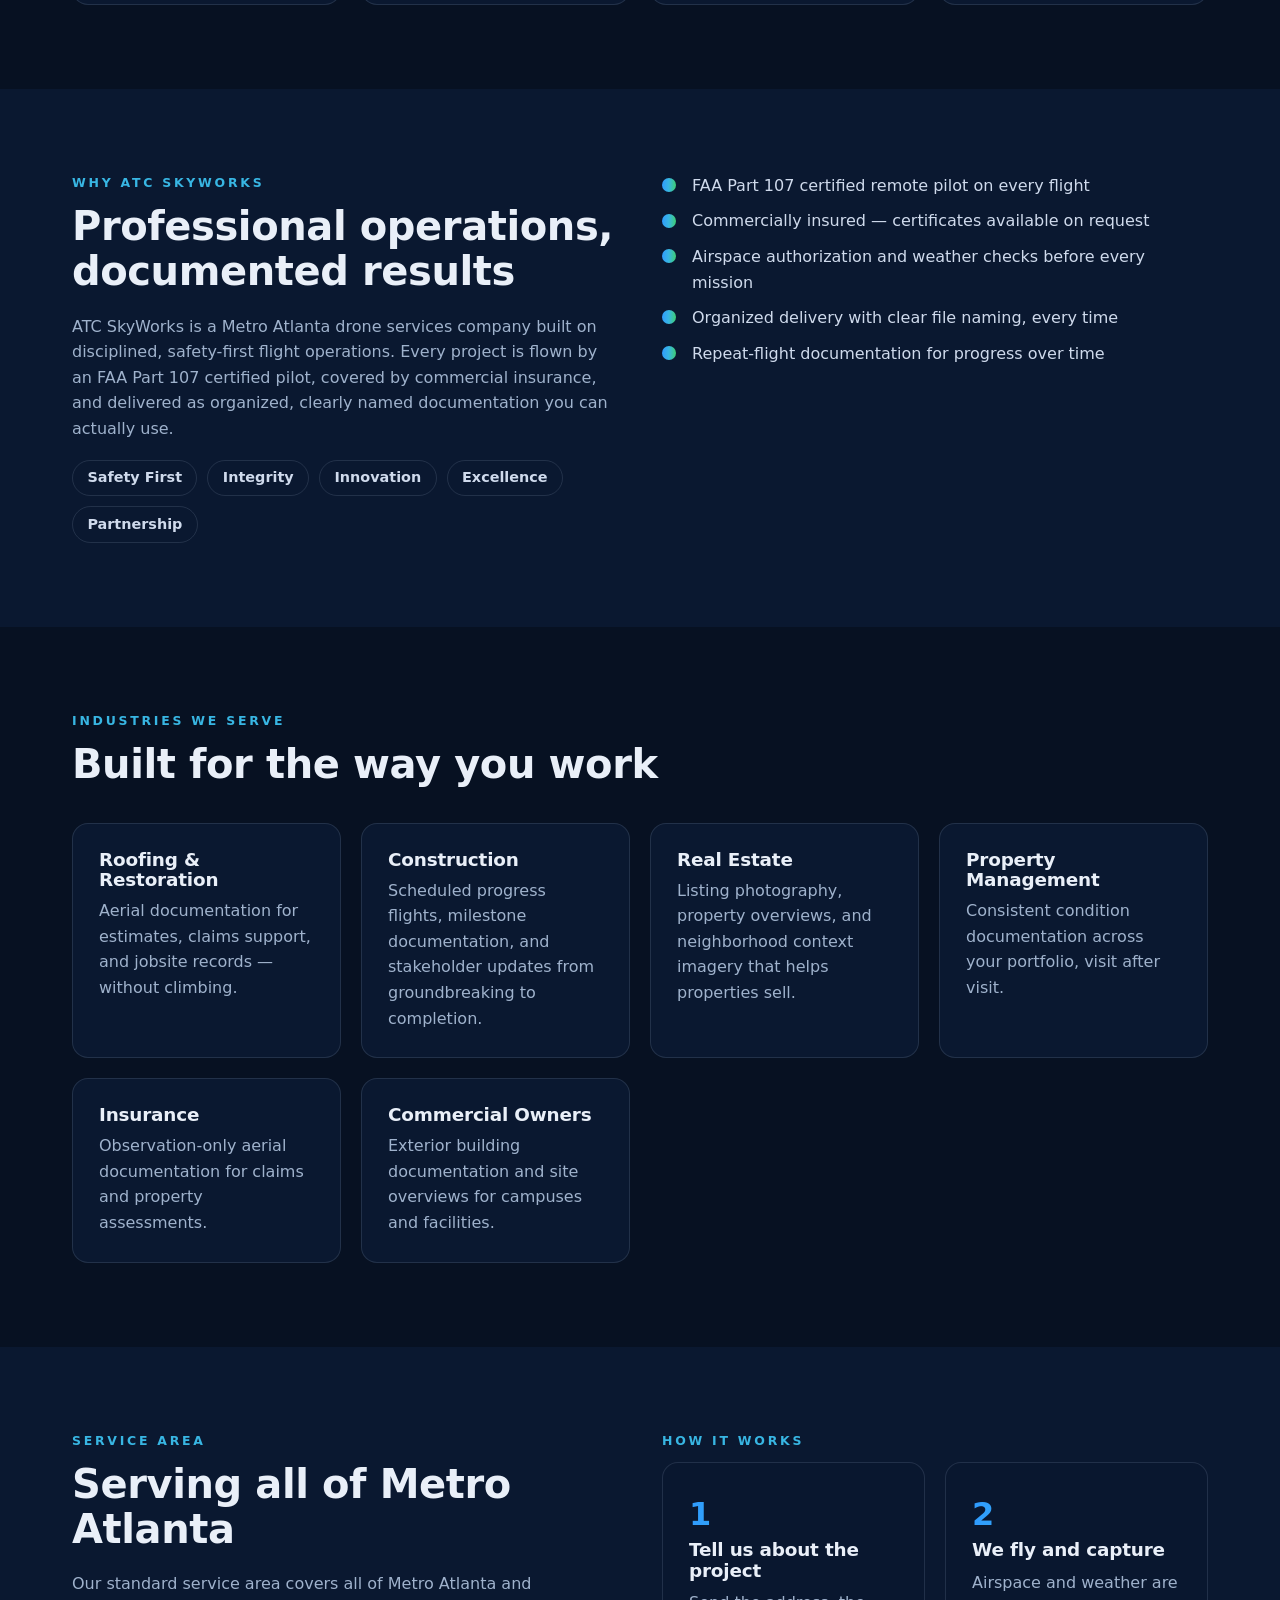
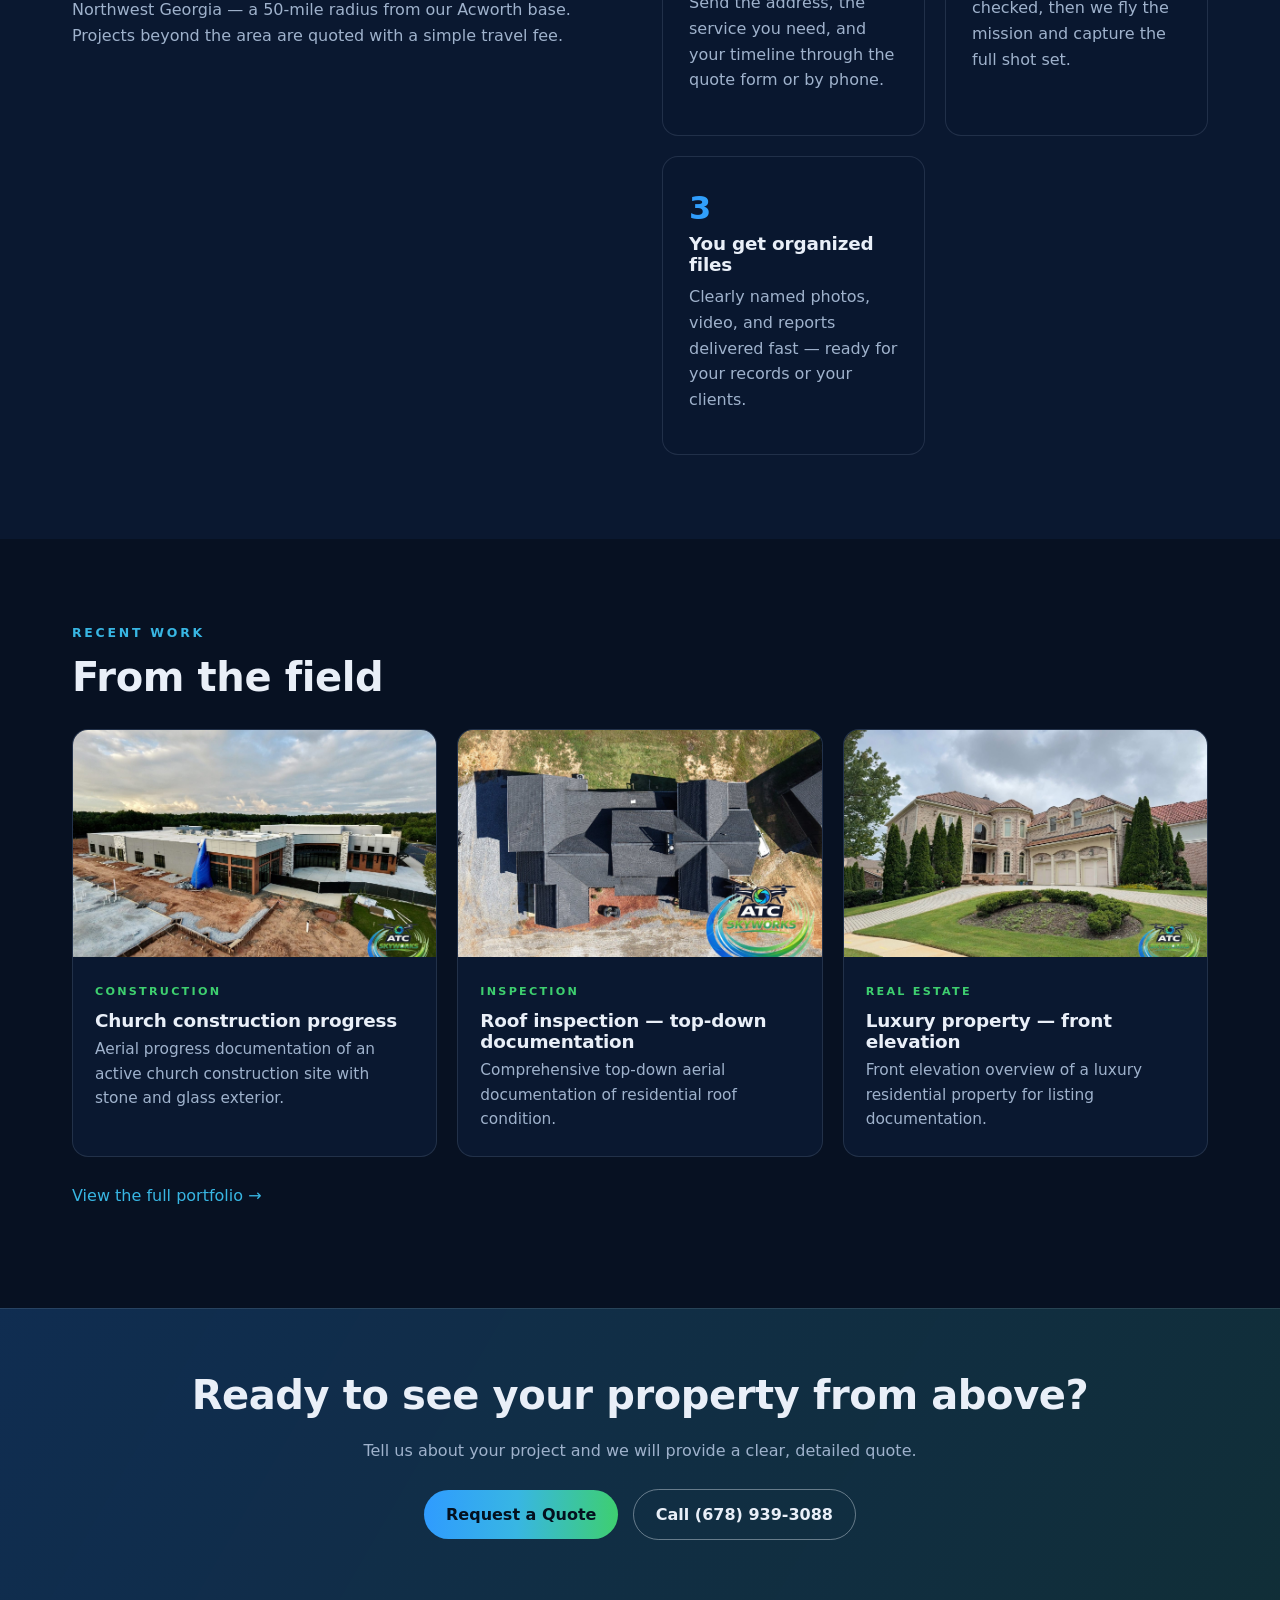
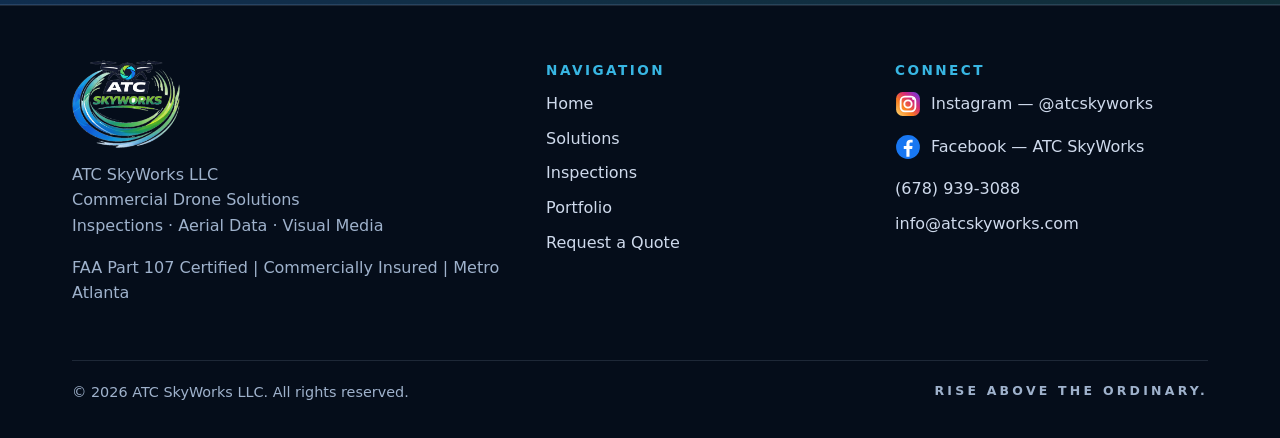
==== commit fd869f56: "Fix footer Facebook link to the real Page URL" ====
--- a/index.html
+++ b/index.html
@@ -189,7 +189,7 @@
         <h4>Connect</h4>
         <ul>
           <li><a class="social-link" href="https://www.instagram.com/atcskyworks" target="_blank" rel="noopener" aria-label="ATC SkyWorks on Instagram"><svg class="social-icon" viewBox="0 0 24 24" aria-hidden="true" focusable="false"><defs><linearGradient id="ig-grad" x1="0%" y1="100%" x2="100%" y2="0%"><stop offset="0%" stop-color="#FEDA75"/><stop offset="35%" stop-color="#FA7E1E"/><stop offset="65%" stop-color="#D62976"/><stop offset="85%" stop-color="#962FBF"/><stop offset="100%" stop-color="#4F5BD5"/></linearGradient></defs><rect x="1" y="1" width="22" height="22" rx="6" fill="url(#ig-grad)"/><rect x="5.2" y="5.2" width="13.6" height="13.6" rx="4" fill="none" stroke="#fff" stroke-width="1.7"/><circle cx="12" cy="12" r="3.4" fill="none" stroke="#fff" stroke-width="1.7"/><circle cx="17" cy="7" r="1.25" fill="#fff"/></svg><span>Instagram — @atcskyworks</span></a></li>
-          <li><a class="social-link" href="https://www.facebook.com/atcskyworks" target="_blank" rel="noopener" aria-label="ATC SkyWorks on Facebook"><svg class="social-icon" viewBox="0 0 24 24" aria-hidden="true" focusable="false"><circle cx="12" cy="12" r="11" fill="#1877F2"/><path fill="#fff" d="M13.4 21v-7.2h2.42l.36-2.8H13.4V9.2c0-.81.23-1.36 1.39-1.36h1.49V5.35c-.26-.03-1.14-.11-2.16-.11-2.14 0-3.6 1.3-3.6 3.7V11H8.1v2.8h2.42V21h2.88z"/></svg><span>Facebook — ATC SkyWorks</span></a></li>
+          <li><a class="social-link" href="https://www.facebook.com/people/ATC-Sky-Works/61552527235093/" target="_blank" rel="noopener" aria-label="ATC SkyWorks on Facebook"><svg class="social-icon" viewBox="0 0 24 24" aria-hidden="true" focusable="false"><circle cx="12" cy="12" r="11" fill="#1877F2"/><path fill="#fff" d="M13.4 21v-7.2h2.42l.36-2.8H13.4V9.2c0-.81.23-1.36 1.39-1.36h1.49V5.35c-.26-.03-1.14-.11-2.16-.11-2.14 0-3.6 1.3-3.6 3.7V11H8.1v2.8h2.42V21h2.88z"/></svg><span>Facebook — ATC SkyWorks</span></a></li>
           <li><a href="tel:+16789393088">(678) 939-3088</a></li>
           <li><a href="mailto:info@atcskyworks.com">info@atcskyworks.com</a></li>
         </ul>
--- a/assets/css/styles.css
+++ b/assets/css/styles.css
@@ -61,8 +61,8 @@
   radial-gradient(1100px 520px at 85% -10%,rgba(47,155,255,.25),transparent 60%),
   radial-gradient(900px 500px at 8% 110%,rgba(62,207,111,.14),transparent 55%),
   var(--navy-950)}
-.hero-video{position:absolute;inset:0;width:100%;height:100%;object-fit:cover;opacity:.5}
-.hero-shade{position:absolute;inset:0;background:linear-gradient(180deg,rgba(5,13,26,.55),rgba(5,13,26,.78) 70%,var(--navy-900))}
+.hero-video{position:absolute;inset:0;width:100%;height:100%;object-fit:cover;opacity:.58}
+.hero-shade{position:absolute;inset:0;background:linear-gradient(180deg,rgba(5,13,26,.42),rgba(5,13,26,.64) 70%,var(--navy-900))}
 .hero-in{position:relative;padding:104px 0 96px;max-width:820px}
 .badge{display:inline-flex;align-items:center;gap:9px;border:1px solid var(--line);background:rgba(10,24,48,.6);border-radius:999px;padding:.45em 1.05em;font-size:.8rem;letter-spacing:.14em;font-weight:700;color:var(--text)}
 .badge .dot{width:9px;height:9px;border-radius:50%;background:var(--green);box-shadow:0 0 0 4px rgba(62,207,111,.18)}
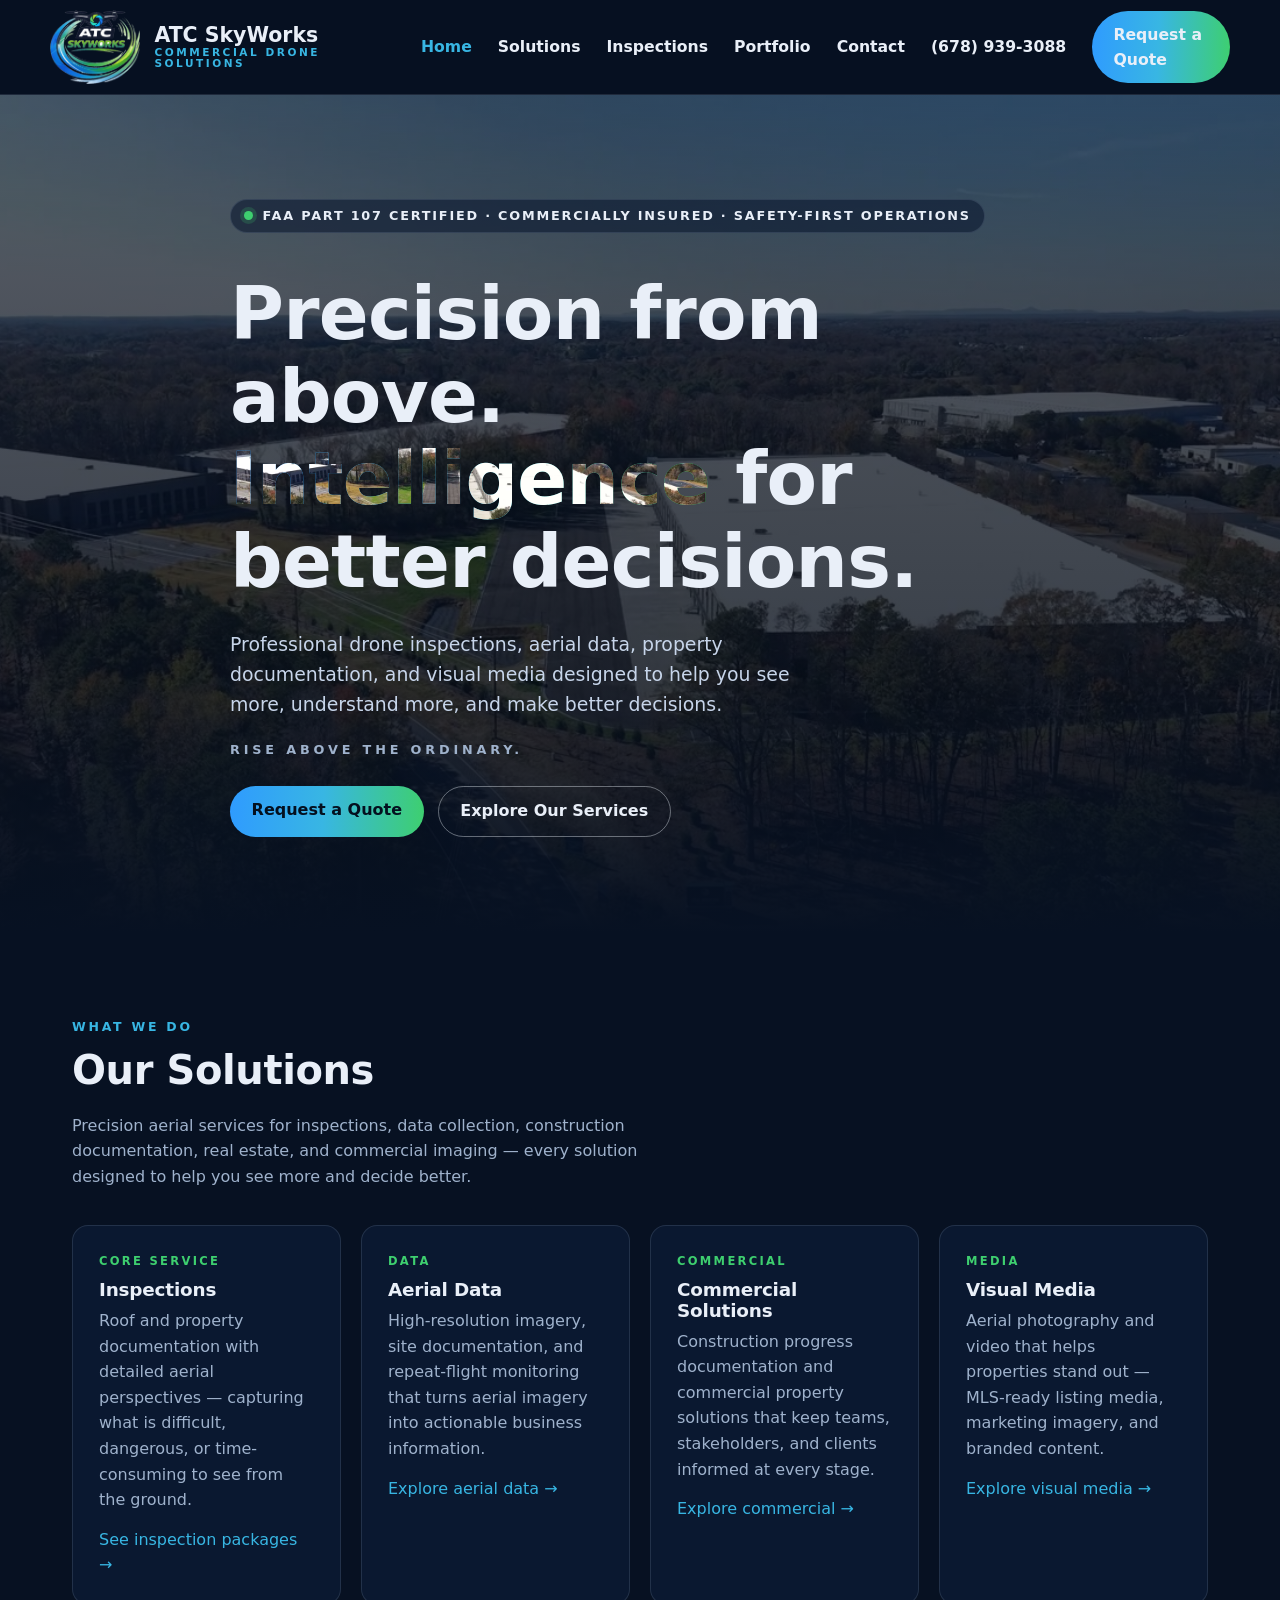
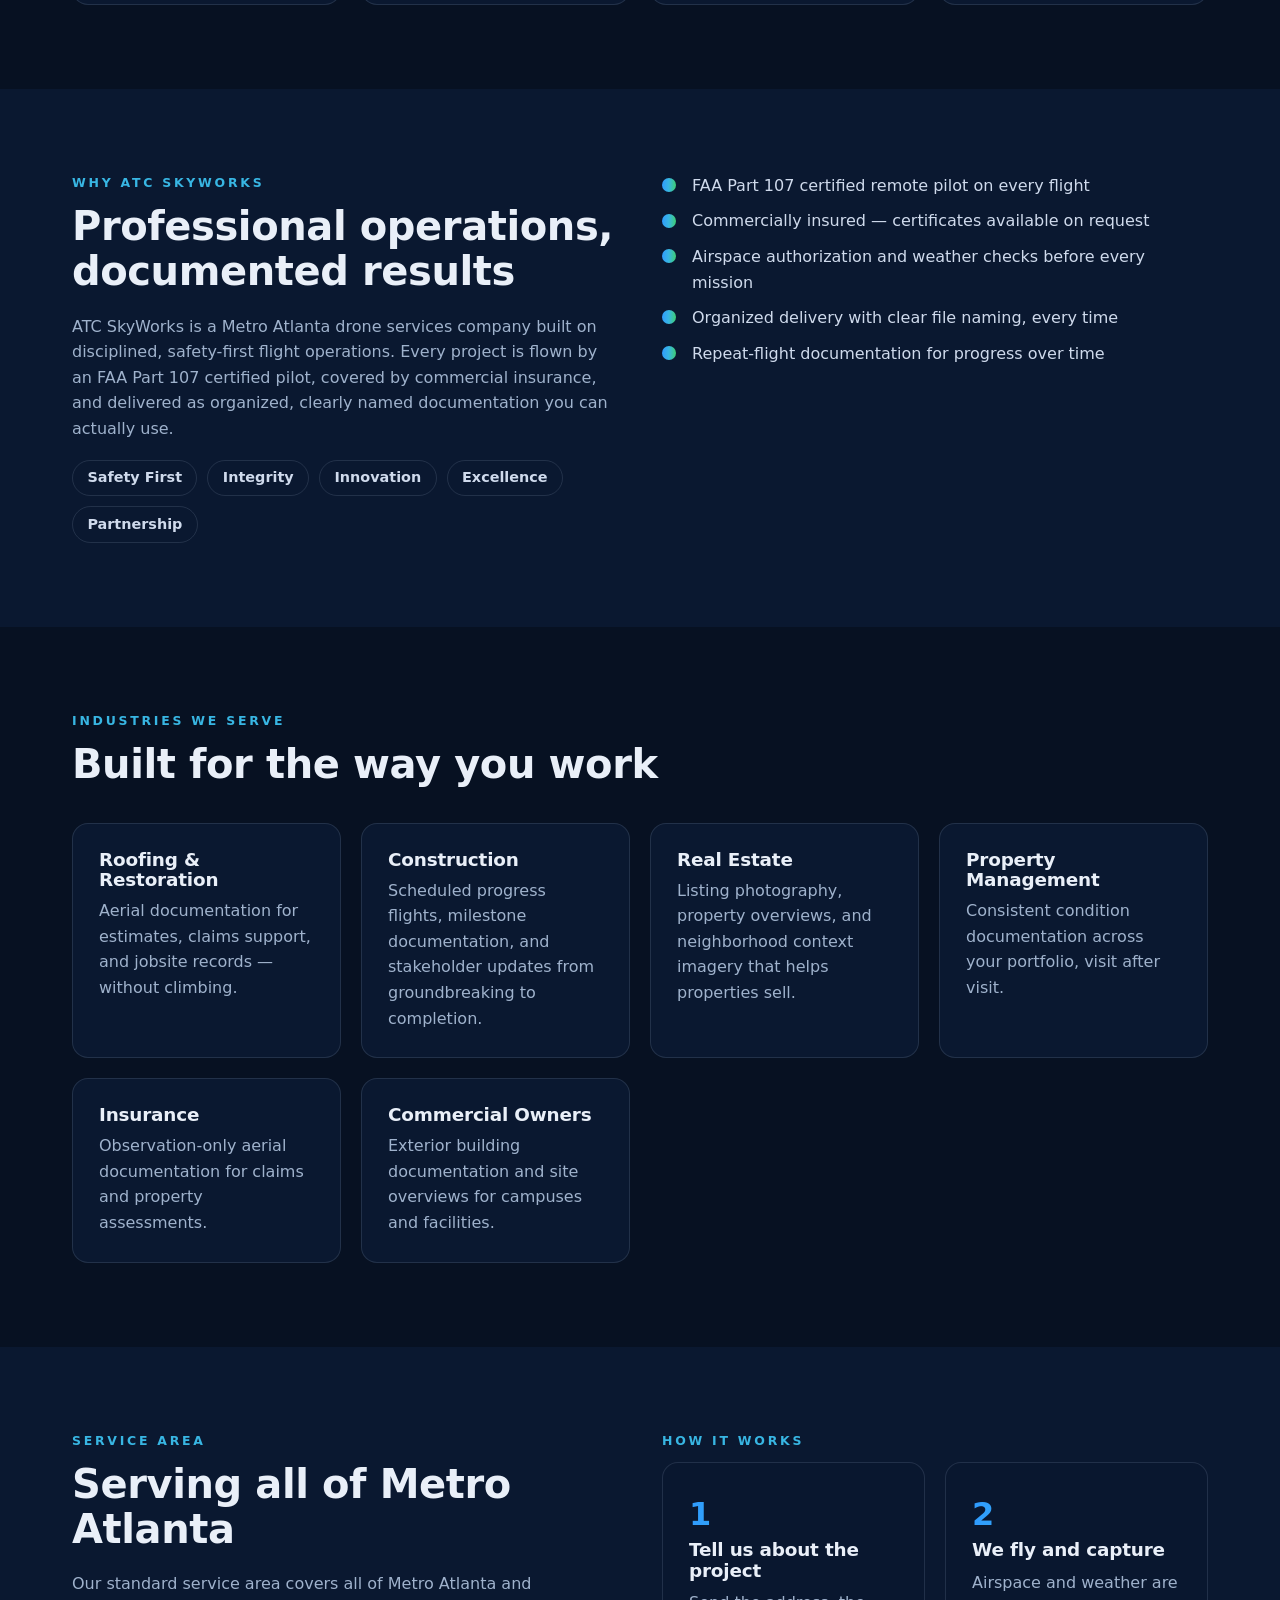
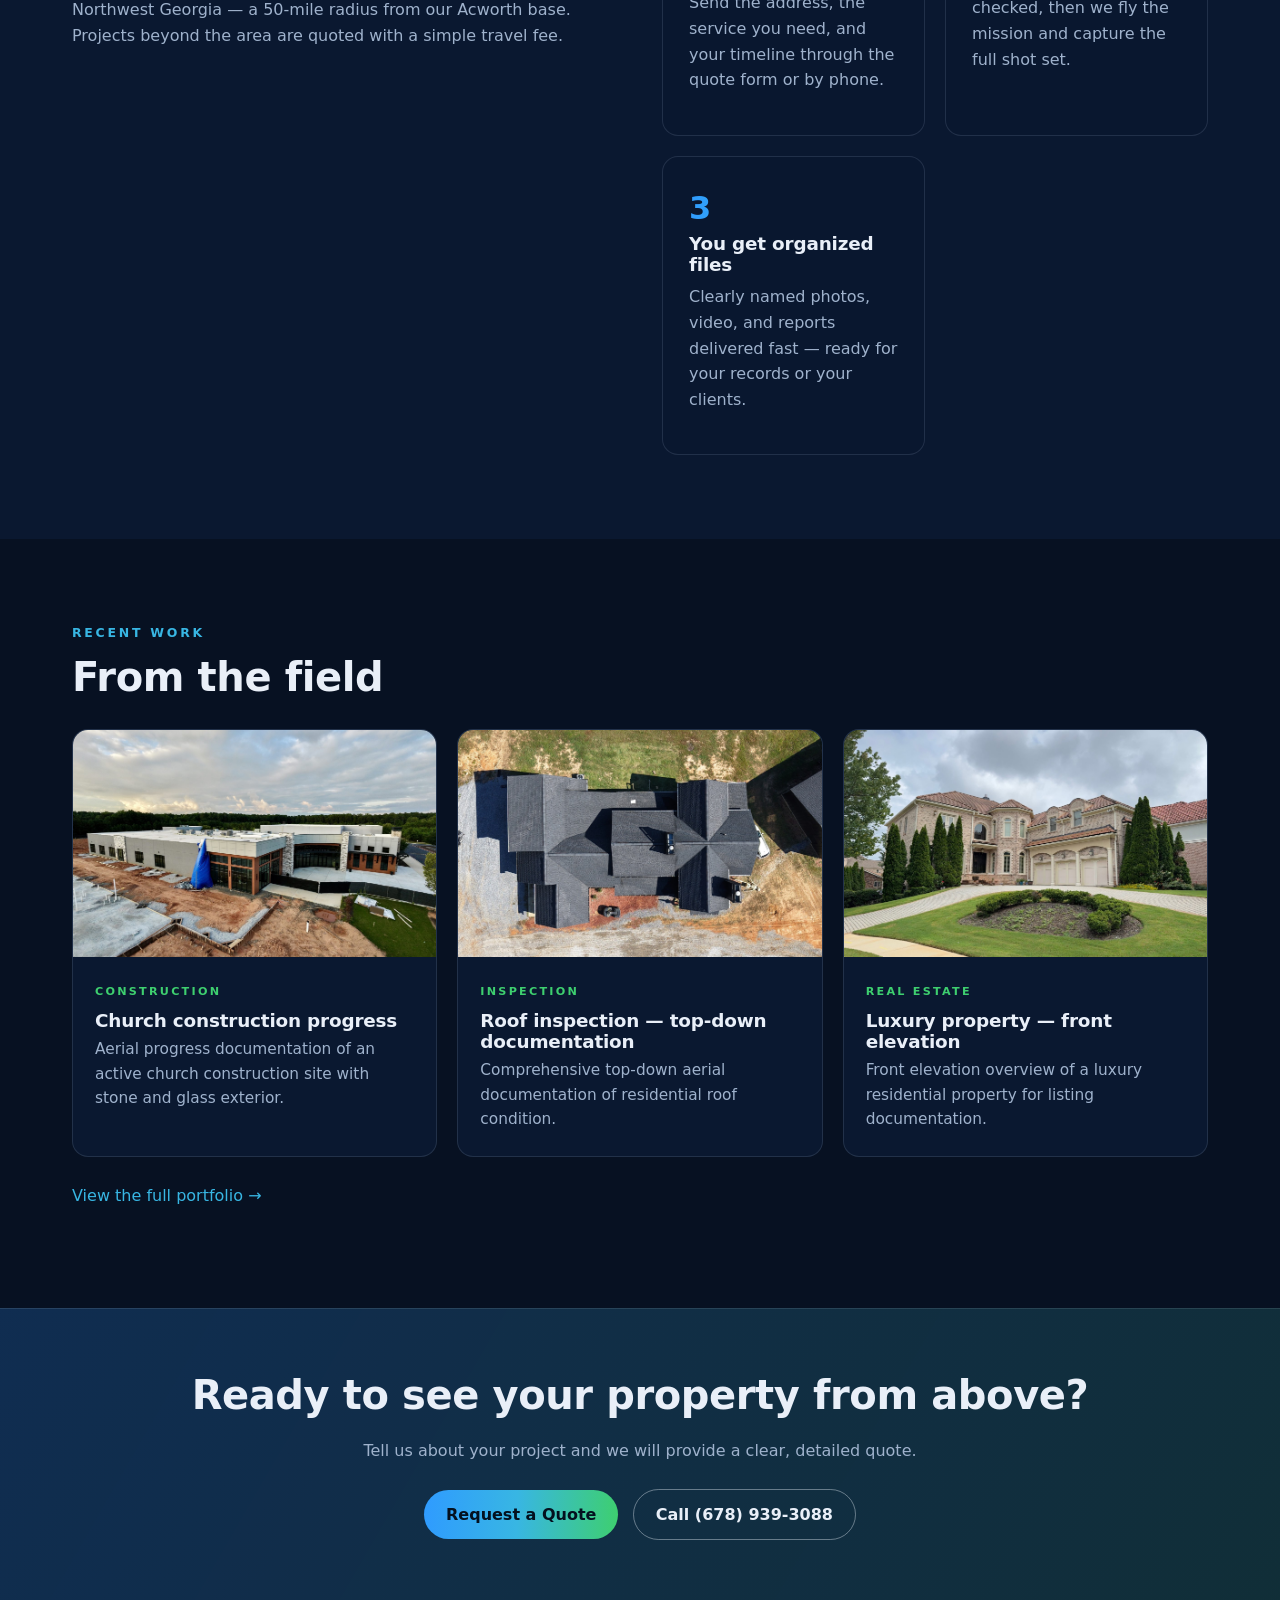
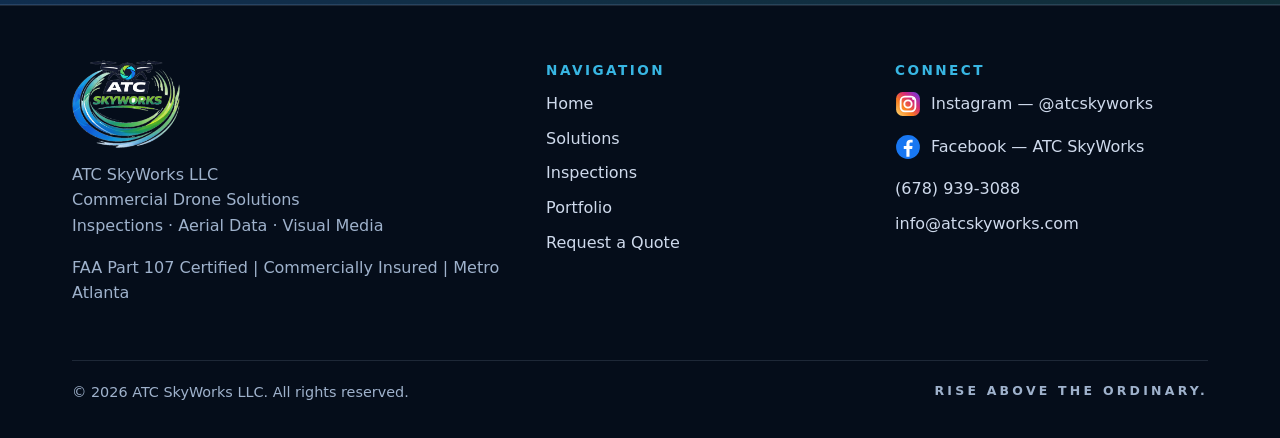
==== commit 814922dc: "Homepage lightbox parity; add Cumming warehouse portfolio photo" ====
--- a/index.html
+++ b/index.html
@@ -202,6 +202,15 @@
   </div>
 </footer>
 
+<div class="lightbox" id="lightbox" role="dialog" aria-modal="true" aria-label="Photo preview">
+  <button type="button" class="lb-close" aria-label="Close preview">✕</button>
+  <button type="button" class="lb-prev" aria-label="Previous photo">‹</button>
+  <img src="" alt="">
+  <button type="button" class="lb-next" aria-label="Next photo">›</button>
+  <div class="lb-cap"><strong></strong><span></span></div>
+  <div class="lb-count"></div>
+</div>
+
 <script src="assets/js/main.js"></script>
 </body>
 </html>
--- a/assets/css/styles.css
+++ b/assets/css/styles.css
@@ -136,7 +136,22 @@
   radial-gradient(600px 300px at 80% 0%,rgba(47,155,255,.28),transparent 60%),
   radial-gradient(500px 260px at 10% 100%,rgba(62,207,111,.18),transparent 55%),var(--navy-700);
   display:flex;align-items:center;justify-content:center}
-.pf-media img.photo{width:100%;height:100%;object-fit:cover}
+.pf-media{overflow:hidden}
+.pf-media img.photo{width:100%;height:100%;object-fit:cover;cursor:zoom-in;transition:transform .45s ease}
+.pf-item:hover .pf-media img.photo{transform:scale(1.06)}
+/* ---------- lightbox ---------- */
+.lightbox{position:fixed;inset:0;z-index:200;background:rgba(3,8,16,.93);display:none;align-items:center;justify-content:center;flex-direction:column;padding:22px}
+.lightbox.open{display:flex}
+.lightbox img{max-width:94vw;max-height:80vh;object-fit:contain;border-radius:10px;box-shadow:0 24px 70px rgba(0,0,0,.6)}
+.lightbox .lb-cap{color:#e8eef4;text-align:center;margin-top:16px;max-width:760px}
+.lightbox .lb-cap strong{display:block;font-size:1.08rem;margin-bottom:3px}
+.lightbox .lb-cap span{color:#a9b8c4;font-size:.94rem}
+.lightbox button{position:absolute;background:rgba(255,255,255,.1);border:1px solid rgba(255,255,255,.28);color:#fff;border-radius:999px;cursor:pointer;line-height:1}
+.lightbox button:hover{background:rgba(255,255,255,.22)}
+.lb-close{top:18px;right:18px;width:44px;height:44px;font-size:1.25rem}
+.lb-prev,.lb-next{top:50%;transform:translateY(-50%);width:46px;height:46px;font-size:1.5rem}
+.lb-prev{left:14px}.lb-next{right:14px}
+.lb-count{position:absolute;bottom:16px;right:20px;color:#a9b8c4;font-size:.85rem}
 .pf-media .ph-logo{width:92px;opacity:.9}
 .pf-body{padding:20px 22px 24px}
 .pf-body .cat{font-size:.7rem;letter-spacing:.2em;text-transform:uppercase;color:var(--green);font-weight:800}
